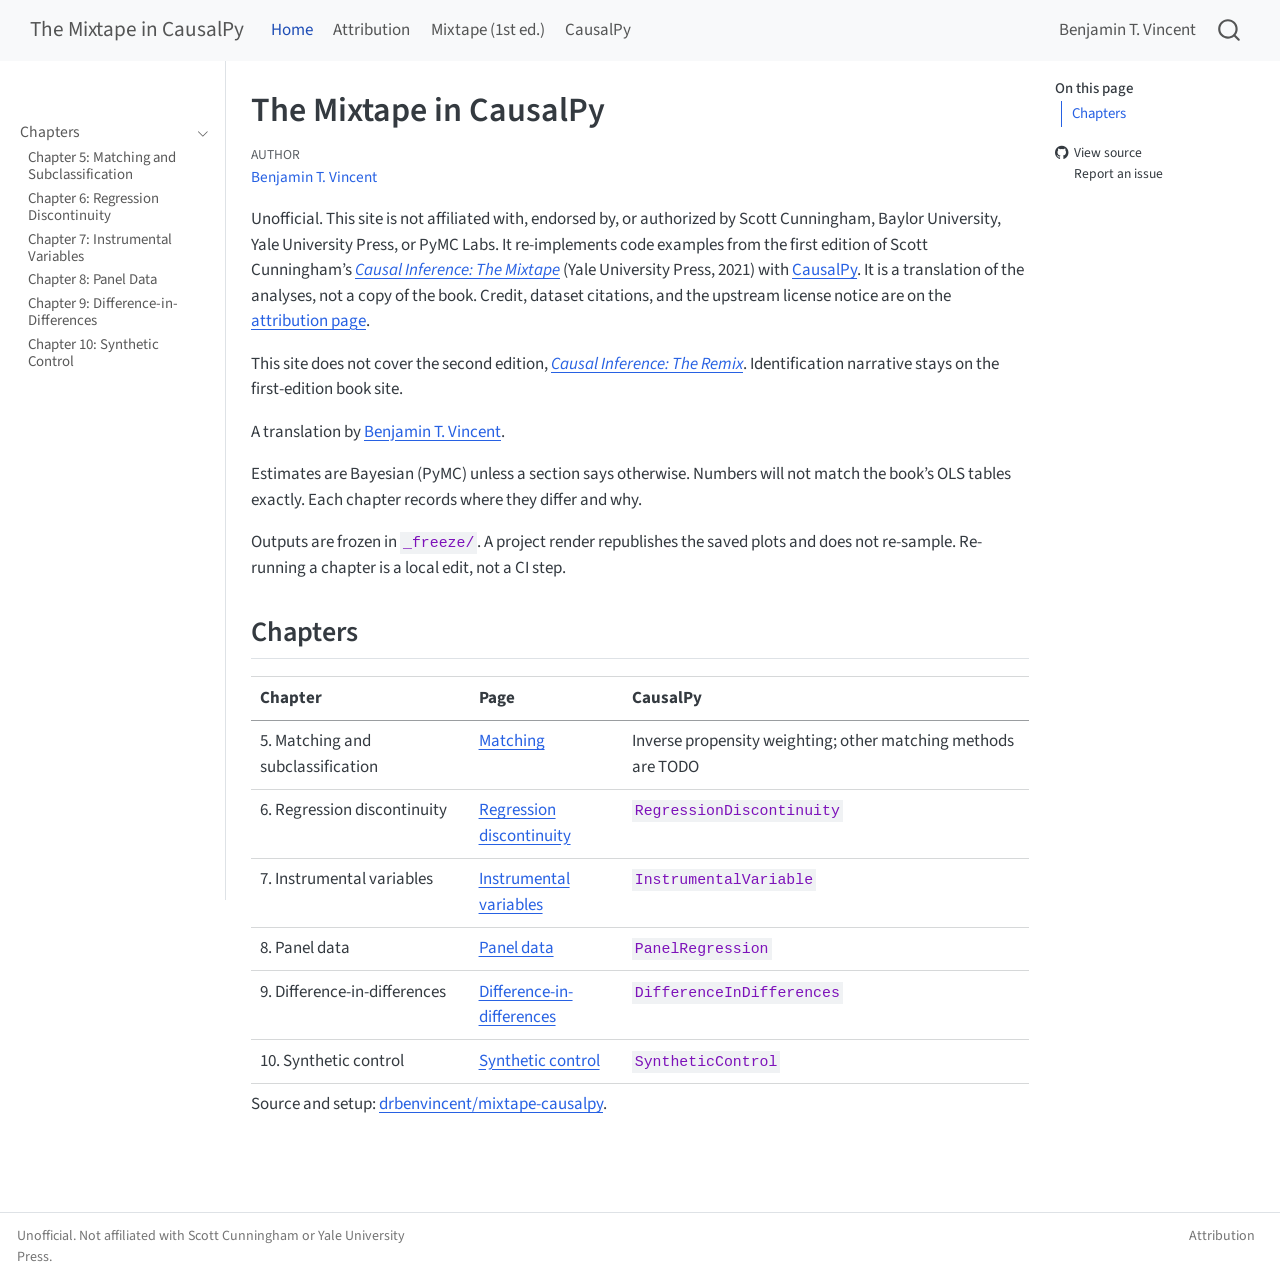
==== index.html @ f2ea405e "Built site for gh-pages" ====
<!DOCTYPE html>
<html xmlns="http://www.w3.org/1999/xhtml" lang="en" xml:lang="en"><head>

<meta charset="utf-8">
<meta name="generator" content="quarto-1.10.19">

<meta name="viewport" content="width=device-width, initial-scale=1.0, user-scalable=yes">

<meta name="author" content="Benjamin T. Vincent">

<title>The Mixtape in CausalPy</title>
<style>
/* Default styles provided by pandoc.
** See https://pandoc.org/MANUAL.html#variables-for-html for config info.
*/
span.smallcaps{font-variant: small-caps;}
div.columns{display: flex; gap: 1.5em;}
div.column{flex: auto;}
@media screen {
div.columns{gap: min(4vw, 1.5em);}
div.column{overflow-x: auto;}
}
div.hanging-indent{margin-left: 1.5em; text-indent: -1.5em;}
ul.task-list{list-style: none;}
ul.task-list li input[type="checkbox"] {
  width: 0.8em;
  margin: 0 0.8em 0.2em -1em; /* quarto-specific, see https://github.com/quarto-dev/quarto-cli/issues/4556 */ 
  vertical-align: middle;
}
</style>


<script src="site_libs/quarto-nav/quarto-nav.js"></script>
<script src="site_libs/quarto-nav/headroom.min.js"></script>
<script src="site_libs/clipboard/clipboard.min.js"></script>
<script src="site_libs/quarto-search/autocomplete.umd.js"></script>
<script src="site_libs/quarto-search/fuse.min.js"></script>
<script src="site_libs/quarto-search/quarto-search.js"></script>
<meta name="quarto:offset" content="./">
<script src="site_libs/quarto-html/quarto.js" type="module"></script>
<script src="site_libs/quarto-html/tabsets/tabsets.js" type="module"></script>
<script src="site_libs/quarto-html/popper.min.js"></script>
<script src="site_libs/quarto-html/tippy.umd.min.js"></script>
<script src="site_libs/quarto-html/anchor.min.js"></script>
<link href="site_libs/quarto-html/tippy.css" rel="stylesheet">
<link href="site_libs/quarto-html/quarto-syntax-highlighting-bf27225e3a48a9273f3daa8f8e829971.css" rel="stylesheet" id="quarto-text-highlighting-styles">
<script src="site_libs/bootstrap/bootstrap.min.js"></script>
<link href="site_libs/bootstrap/bootstrap-icons.css" rel="stylesheet">
<link href="site_libs/bootstrap/bootstrap-59a22c8f22ecbb293c221a666528f4e0.min.css" rel="stylesheet" append-hash="true" id="quarto-bootstrap" data-mode="light">
<script id="quarto-search-options" type="application/json">{
  "location": "navbar",
  "copy-button": false,
  "collapse-after": 3,
  "panel-placement": "end",
  "type": "overlay",
  "limit": 50,
  "keyboard-shortcut": [
    "f",
    "/",
    "s"
  ],
  "show-item-context": false,
  "language": {
    "search-no-results-text": "No results",
    "search-matching-documents-text": "matching documents",
    "search-copy-link-title": "Copy link to search",
    "search-hide-matches-text": "Hide additional matches",
    "search-more-match-text": "more match in this document",
    "search-more-matches-text": "more matches in this document",
    "search-clear-button-title": "Clear",
    "search-text-placeholder": "",
    "search-detached-cancel-button-title": "Cancel",
    "search-submit-button-title": "Submit",
    "search-label": "Search"
  }
}</script>


<meta property="og:title" content="The Mixtape in CausalPy">
<meta property="og:description" content="Unofficial CausalPy translations of the code examples from Scott Cunningham, Causal Inference: The Mixtape (Yale University Press, 2021). Not affiliated with the author or the publisher.">
<meta property="og:site_name" content="The Mixtape in CausalPy">
<meta name="twitter:title" content="The Mixtape in CausalPy">
<meta name="twitter:description" content="Unofficial CausalPy translations of the code examples from Scott Cunningham, Causal Inference: The Mixtape (Yale University Press, 2021). Not affiliated with the author or the publisher.">
<meta name="twitter:card" content="summary">
</head>

<body class="nav-sidebar docked nav-fixed quarto-light">

<div id="quarto-search-results"></div>
  <header id="quarto-header" class="headroom fixed-top">
    <nav class="navbar navbar-expand-lg " data-bs-theme="dark">
      <div class="navbar-container container-fluid">
      <div class="navbar-brand-container mx-auto">
    <a class="navbar-brand" href="./index.html">
    <span class="navbar-title">The Mixtape in CausalPy</span>
    </a>
  </div>
            <div id="quarto-search" class="" title="Search"></div>
          <button class="navbar-toggler" type="button" data-bs-toggle="collapse" data-bs-target="#navbarCollapse" aria-controls="navbarCollapse" role="menu" aria-expanded="false" aria-label="Toggle navigation" onclick="if (window.quartoToggleHeadroom) { window.quartoToggleHeadroom(); }">
  <span class="navbar-toggler-icon"></span>
</button>
          <div class="collapse navbar-collapse" id="navbarCollapse">
            <ul class="navbar-nav navbar-nav-scroll me-auto">
  <li class="nav-item">
    <a class="nav-link active" href="./index.html" aria-current="page"> 
<span class="menu-text">Home</span></a>
  </li>  
  <li class="nav-item">
    <a class="nav-link" href="./attribution.html"> 
<span class="menu-text">Attribution</span></a>
  </li>  
  <li class="nav-item">
    <a class="nav-link" href="https://mixtape-1ed.netlify.app/"> 
<span class="menu-text">Mixtape (1st ed.)</span></a>
  </li>  
  <li class="nav-item">
    <a class="nav-link" href="https://causalpy.readthedocs.io"> 
<span class="menu-text">CausalPy</span></a>
  </li>  
</ul>
            <ul class="navbar-nav navbar-nav-scroll ms-auto">
  <li class="nav-item">
    <a class="nav-link" href="https://drbenvincent.github.io/"> 
<span class="menu-text">Benjamin T. Vincent</span></a>
  </li>  
</ul>
          </div> <!-- /navcollapse -->
            <div class="quarto-navbar-tools">
</div>
      </div> <!-- /container-fluid -->
    </nav>
  <nav class="quarto-secondary-nav">
    <div class="container-fluid d-flex">
      <button type="button" class="quarto-btn-toggle btn" data-bs-toggle="collapse" role="button" data-bs-target=".quarto-sidebar-collapse-item" aria-controls="quarto-sidebar" aria-expanded="false" aria-label="Toggle sidebar navigation" onclick="if (window.quartoToggleHeadroom) { window.quartoToggleHeadroom(); }">
        <i class="bi bi-layout-text-sidebar-reverse"></i>
      </button>
        <nav class="quarto-page-breadcrumbs" aria-label="breadcrumb"><ol class="breadcrumb"><li class="breadcrumb-item">The Mixtape in CausalPy</li></ol></nav>
        <a class="flex-grow-1" role="navigation" data-bs-toggle="collapse" data-bs-target=".quarto-sidebar-collapse-item" aria-controls="quarto-sidebar" aria-expanded="false" aria-label="Toggle sidebar navigation" onclick="if (window.quartoToggleHeadroom) { window.quartoToggleHeadroom(); }">      
        </a>
      <button type="button" class="btn quarto-search-button" aria-label="Search" onclick="window.quartoOpenSearch();">
        <i class="bi bi-search"></i>
      </button>
    </div>
  </nav>
</header>
<!-- content -->
<div id="quarto-content" class="quarto-container page-columns page-rows-contents page-layout-article page-navbar">
<!-- sidebar -->
  <nav id="quarto-sidebar" class="sidebar collapse collapse-horizontal quarto-sidebar-collapse-item sidebar-navigation docked overflow-auto">
        <div class="mt-2 flex-shrink-0 align-items-center">
        <div class="sidebar-search">
        <div id="quarto-search" class="" title="Search"></div>
        </div>
        </div>
    <div class="sidebar-menu-container"> 
    <ul class="list-unstyled mt-1">
        <li class="sidebar-item sidebar-item-section">
      <div class="sidebar-item-container"> 
            <a class="sidebar-item-text sidebar-link text-start" data-bs-toggle="collapse" data-bs-target="#quarto-sidebar-section-1" role="navigation" aria-expanded="true">
 <span class="menu-text">Chapters</span></a>
          <a class="sidebar-item-toggle text-start" data-bs-toggle="collapse" data-bs-target="#quarto-sidebar-section-1" role="navigation" aria-expanded="true" aria-label="Toggle section">
            <i class="bi bi-chevron-right ms-2"></i>
          </a> 
      </div>
      <ul id="quarto-sidebar-section-1" class="collapse list-unstyled sidebar-section depth1 show">  
          <li class="sidebar-item">
  <div class="sidebar-item-container"> 
  <a href="./notebooks/05_matching.html" class="sidebar-item-text sidebar-link">
 <span class="menu-text">Chapter 5: Matching and Subclassification</span></a>
  </div>
</li>
          <li class="sidebar-item">
  <div class="sidebar-item-container"> 
  <a href="./notebooks/06_regression_discontinuity.html" class="sidebar-item-text sidebar-link">
 <span class="menu-text">Chapter 6: Regression Discontinuity</span></a>
  </div>
</li>
          <li class="sidebar-item">
  <div class="sidebar-item-container"> 
  <a href="./notebooks/07_instrumental_variables.html" class="sidebar-item-text sidebar-link">
 <span class="menu-text">Chapter 7: Instrumental Variables</span></a>
  </div>
</li>
          <li class="sidebar-item">
  <div class="sidebar-item-container"> 
  <a href="./notebooks/08_panel_data.html" class="sidebar-item-text sidebar-link">
 <span class="menu-text">Chapter 8: Panel Data</span></a>
  </div>
</li>
          <li class="sidebar-item">
  <div class="sidebar-item-container"> 
  <a href="./notebooks/09_difference_in_differences.html" class="sidebar-item-text sidebar-link">
 <span class="menu-text">Chapter 9: Difference-in-Differences</span></a>
  </div>
</li>
          <li class="sidebar-item">
  <div class="sidebar-item-container"> 
  <a href="./notebooks/10_synthetic_control.html" class="sidebar-item-text sidebar-link">
 <span class="menu-text">Chapter 10: Synthetic Control</span></a>
  </div>
</li>
      </ul>
  </li>
    </ul>
    </div>
</nav>
<div id="quarto-sidebar-glass" class="quarto-sidebar-collapse-item" data-bs-toggle="collapse" data-bs-target=".quarto-sidebar-collapse-item"></div>
<!-- margin-sidebar -->
    <div id="quarto-margin-sidebar" class="sidebar margin-sidebar">
        <nav id="TOC" role="doc-toc" class="toc-active">
    <h2 id="toc-title">On this page</h2>
   
  <ul>
  <li><a href="#chapters" id="toc-chapters" class="nav-link active" data-scroll-target="#chapters">Chapters</a></li>
  </ul>
<div class="toc-actions"><ul><li><a href="https://github.com/drbenvincent/mixtape-causalpy/blob/main/index.qmd" class="toc-action"><i class="bi bi-github"></i>View source</a></li><li><a href="https://github.com/drbenvincent/mixtape-causalpy/issues/new" class="toc-action"><i class="bi empty"></i>Report an issue</a></li></ul></div></nav>
    </div>
<!-- main -->
<main class="content" id="quarto-document-content">

<header id="title-block-header" class="quarto-title-block default">
<div class="quarto-title">
<h1 class="title">The Mixtape in CausalPy</h1>
</div>



<div class="quarto-title-meta">

    <div>
    <div class="quarto-title-meta-heading">Author</div>
    <div class="quarto-title-meta-contents">
             <p><a href="https://drbenvincent.github.io/">Benjamin T. Vincent</a> </p>
          </div>
  </div>
    
  
    
  </div>
  


</header>


<p>Unofficial. This site is not affiliated with, endorsed by, or authorized by Scott Cunningham, Baylor University, Yale University Press, or PyMC Labs. It re-implements code examples from the first edition of Scott Cunningham’s <a href="https://mixtape-1ed.netlify.app/"><em>Causal Inference: The Mixtape</em></a> (Yale University Press, 2021) with <a href="https://causalpy.readthedocs.io">CausalPy</a>. It is a translation of the analyses, not a copy of the book. Credit, dataset citations, and the upstream license notice are on the <a href="./attribution.html">attribution page</a>.</p>
<p>This site does not cover the second edition, <a href="https://mixtape.scunning.com/"><em>Causal Inference: The Remix</em></a>. Identification narrative stays on the first-edition book site.</p>
<p>A translation by <a href="https://drbenvincent.github.io/">Benjamin T. Vincent</a>.</p>
<p>Estimates are Bayesian (PyMC) unless a section says otherwise. Numbers will not match the book’s OLS tables exactly. Each chapter records where they differ and why.</p>
<p>Outputs are frozen in <code>_freeze/</code>. A project render republishes the saved plots and does not re-sample. Re-running a chapter is a local edit, not a CI step.</p>
<section id="chapters" class="level2">
<h2 class="anchored" data-anchor-id="chapters">Chapters</h2>
<table class="caption-top table">
<thead>
<tr class="header">
<th>Chapter</th>
<th>Page</th>
<th>CausalPy</th>
</tr>
</thead>
<tbody>
<tr class="odd">
<td>5. Matching and subclassification</td>
<td><a href="./notebooks/05_matching.html">Matching</a></td>
<td>Inverse propensity weighting; other matching methods are TODO</td>
</tr>
<tr class="even">
<td>6. Regression discontinuity</td>
<td><a href="./notebooks/06_regression_discontinuity.html">Regression discontinuity</a></td>
<td><code>RegressionDiscontinuity</code></td>
</tr>
<tr class="odd">
<td>7. Instrumental variables</td>
<td><a href="./notebooks/07_instrumental_variables.html">Instrumental variables</a></td>
<td><code>InstrumentalVariable</code></td>
</tr>
<tr class="even">
<td>8. Panel data</td>
<td><a href="./notebooks/08_panel_data.html">Panel data</a></td>
<td><code>PanelRegression</code></td>
</tr>
<tr class="odd">
<td>9. Difference-in-differences</td>
<td><a href="./notebooks/09_difference_in_differences.html">Difference-in-differences</a></td>
<td><code>DifferenceInDifferences</code></td>
</tr>
<tr class="even">
<td>10. Synthetic control</td>
<td><a href="./notebooks/10_synthetic_control.html">Synthetic control</a></td>
<td><code>SyntheticControl</code></td>
</tr>
</tbody>
</table>
<p>Source and setup: <a href="https://github.com/drbenvincent/mixtape-causalpy">drbenvincent/mixtape-causalpy</a>.</p>


</section>

</main> <!-- /main -->
<script id="quarto-html-after-body" type="application/javascript">
  window.document.addEventListener("DOMContentLoaded", function (event) {
    const icon = "";
    const anchorJS = new window.AnchorJS();
    anchorJS.options = {
      placement: 'right',
      icon: icon
    };
    anchorJS.add('.anchored');
    const isCodeAnnotation = (el) => {
      for (const clz of el.classList) {
        if (clz.startsWith('code-annotation-')) {                     
          return true;
        }
      }
      return false;
    }
    const onCopySuccess = function(e) {
      // button target
      const button = e.trigger;
      // don't keep focus
      button.blur();
      // flash "checked"
      button.classList.add('code-copy-button-checked');
      var currentTitle = button.getAttribute("title");
      button.setAttribute("title", "Copied!");
      let tooltip;
      if (window.bootstrap) {
        button.setAttribute("data-bs-toggle", "tooltip");
        button.setAttribute("data-bs-placement", "left");
        button.setAttribute("data-bs-title", "Copied!");
        tooltip = new bootstrap.Tooltip(button, 
          { trigger: "manual", 
            customClass: "code-copy-button-tooltip",
            offset: [0, -8]});
        tooltip.show();    
      }
      setTimeout(function() {
        if (tooltip) {
          tooltip.hide();
          button.removeAttribute("data-bs-title");
          button.removeAttribute("data-bs-toggle");
          button.removeAttribute("data-bs-placement");
        }
        button.setAttribute("title", currentTitle);
        button.classList.remove('code-copy-button-checked');
      }, 1000);
      // clear code selection
      e.clearSelection();
    }
    const getTextToCopy = function(trigger) {
      const outerScaffold = trigger.parentElement.cloneNode(true);
      const codeEl = outerScaffold.querySelector('code');
      for (const childEl of codeEl.children) {
        if (isCodeAnnotation(childEl)) {
          childEl.remove();
        }
      }
      return codeEl.innerText;
    }
    const clipboard = new window.ClipboardJS('.code-copy-button:not([data-in-quarto-modal])', {
      text: getTextToCopy
    });
    clipboard.on('success', onCopySuccess);
    if (window.document.getElementById('quarto-embedded-source-code-modal')) {
      const clipboardModal = new window.ClipboardJS('.code-copy-button[data-in-quarto-modal]', {
        text: getTextToCopy,
        container: window.document.getElementById('quarto-embedded-source-code-modal')
      });
      clipboardModal.on('success', onCopySuccess);
    }
      var localhostRegex = new RegExp(/^(?:http|https):\/\/localhost\:?[0-9]*\//);
      var mailtoRegex = new RegExp(/^mailto:/);
        var filterRegex = new RegExp("https:\/\/drbenvincent\.github\.io\/mixtape-causalpy\/");
      var isInternal = (href) => {
          return filterRegex.test(href) || localhostRegex.test(href) || mailtoRegex.test(href);
      }
      // Inspect non-navigation links and adorn them if external
     var links = window.document.querySelectorAll('a[href]:not(.nav-link):not(.navbar-brand):not(.toc-action):not(.sidebar-link):not(.sidebar-item-toggle):not(.pagination-link):not(.no-external):not([aria-hidden]):not(.dropdown-item):not(.quarto-navigation-tool):not(.about-link)');
      for (var i=0; i<links.length; i++) {
        const link = links[i];
        if (!isInternal(link.href)) {
          // undo the damage that might have been done by quarto-nav.js in the case of
          // links that we want to consider external
          if (link.dataset.originalHref !== undefined) {
            link.href = link.dataset.originalHref;
          }
        }
      }
    function tippyHover(el, contentFn, onTriggerFn, onUntriggerFn) {
      const config = {
        allowHTML: true,
        maxWidth: 500,
        delay: 100,
        arrow: false,
        appendTo: function(el) {
            return el.parentElement;
        },
        interactive: true,
        interactiveBorder: 10,
        theme: 'quarto',
        placement: 'bottom-start',
      };
      if (contentFn) {
        config.content = contentFn;
      }
      if (onTriggerFn) {
        config.onTrigger = onTriggerFn;
      }
      if (onUntriggerFn) {
        config.onUntrigger = onUntriggerFn;
      }
      window.tippy(el, config); 
    }
    const noterefs = window.document.querySelectorAll('a[role="doc-noteref"]');
    for (var i=0; i<noterefs.length; i++) {
      const ref = noterefs[i];
      tippyHover(ref, function() {
        // use id or data attribute instead here
        let href = ref.getAttribute('data-footnote-href') || ref.getAttribute('href');
        try { href = new URL(href).hash; } catch {}
        const id = href.replace(/^#\/?/, "");
        const note = window.document.getElementById(id);
        if (note) {
          return note.innerHTML;
        } else {
          return "";
        }
      });
    }
    const xrefs = window.document.querySelectorAll('a.quarto-xref');
    const processXRef = (id, note) => {
      // Strip column container classes
      const stripColumnClz = (el) => {
        el.classList.remove("page-full", "page-columns");
        if (el.children) {
          for (const child of el.children) {
            stripColumnClz(child);
          }
        }
      }
      stripColumnClz(note)
      if (id === null || id.startsWith('sec-')) {
        // Special case sections, only their first couple elements
        const container = document.createElement("div");
        if (note.children && note.children.length > 2) {
          container.appendChild(note.children[0].cloneNode(true));
          for (let i = 1; i < note.children.length; i++) {
            const child = note.children[i];
            if (child.tagName === "P" && child.innerText === "") {
              continue;
            } else {
              container.appendChild(child.cloneNode(true));
              break;
            }
          }
          if (window.Quarto?.typesetMath) {
            window.Quarto.typesetMath(container);
          }
          return container.innerHTML
        } else {
          if (window.Quarto?.typesetMath) {
            window.Quarto.typesetMath(note);
          }
          return note.innerHTML;
        }
      } else {
        // Remove any anchor links if they are present
        const anchorLink = note.querySelector('a.anchorjs-link');
        if (anchorLink) {
          anchorLink.remove();
        }
        if (window.Quarto?.typesetMath) {
          window.Quarto.typesetMath(note);
        }
        if (note.classList.contains("callout")) {
          return note.outerHTML;
        } else {
          return note.innerHTML;
        }
      }
    }
    for (var i=0; i<xrefs.length; i++) {
      const xref = xrefs[i];
      tippyHover(xref, undefined, function(instance) {
        instance.disable();
        let url = xref.getAttribute('href');
        let hash = undefined; 
        if (url.startsWith('#')) {
          hash = url;
        } else {
          try { hash = new URL(url).hash; } catch {}
        }
        if (hash) {
          const id = hash.replace(/^#\/?/, "");
          const note = window.document.getElementById(id);
          if (note !== null) {
            try {
              const html = processXRef(id, note.cloneNode(true));
              instance.setContent(html);
            } finally {
              instance.enable();
              instance.show();
            }
          } else {
            // See if we can fetch this
            fetch(url.split('#')[0])
            .then(res => res.text())
            .then(html => {
              const parser = new DOMParser();
              const htmlDoc = parser.parseFromString(html, "text/html");
              const note = htmlDoc.getElementById(id);
              if (note !== null) {
                const html = processXRef(id, note);
                instance.setContent(html);
              } 
            }).finally(() => {
              instance.enable();
              instance.show();
            });
          }
        } else {
          // See if we can fetch a full url (with no hash to target)
          // This is a special case and we should probably do some content thinning / targeting
          fetch(url)
          .then(res => res.text())
          .then(html => {
            const parser = new DOMParser();
            const htmlDoc = parser.parseFromString(html, "text/html");
            const note = htmlDoc.querySelector('main.content');
            if (note !== null) {
              // This should only happen for chapter cross references
              // (since there is no id in the URL)
              // remove the first header
              if (note.children.length > 0 && note.children[0].tagName === "HEADER") {
                note.children[0].remove();
              }
              const html = processXRef(null, note);
              instance.setContent(html);
            } 
          }).finally(() => {
            instance.enable();
            instance.show();
          });
        }
      }, function(instance) {
      });
    }
        let selectedAnnoteEl;
        const selectorForAnnotation = ( cell, annotation) => {
          let cellAttr = 'data-code-cell="' + cell + '"';
          let lineAttr = 'data-code-annotation="' +  annotation + '"';
          const selector = 'span[' + cellAttr + '][' + lineAttr + ']';
          return selector;
        }
        const selectCodeLines = (annoteEl) => {
          const doc = window.document;
          const targetCell = annoteEl.getAttribute("data-target-cell");
          const targetAnnotation = annoteEl.getAttribute("data-target-annotation");
          const annoteSpan = window.document.querySelector(selectorForAnnotation(targetCell, targetAnnotation));
          const lines = annoteSpan.getAttribute("data-code-lines").split(",");
          const lineIds = lines.map((line) => {
            return targetCell + "-" + line;
          })
          let top = null;
          let height = null;
          let parent = null;
          if (lineIds.length > 0) {
              //compute the position of the single el (top and bottom and make a div)
              const el = window.document.getElementById(lineIds[0]);
              top = el.offsetTop;
              height = el.offsetHeight;
              parent = el.parentElement.parentElement;
            if (lineIds.length > 1) {
              const lastEl = window.document.getElementById(lineIds[lineIds.length - 1]);
              const bottom = lastEl.offsetTop + lastEl.offsetHeight;
              height = bottom - top;
            }
            if (top !== null && height !== null && parent !== null) {
              // cook up a div (if necessary) and position it 
              let div = window.document.getElementById("code-annotation-line-highlight");
              if (div === null) {
                div = window.document.createElement("div");
                div.setAttribute("id", "code-annotation-line-highlight");
                div.style.position = 'absolute';
                parent.appendChild(div);
              }
              div.style.top = top - 2 + "px";
              div.style.height = height + 4 + "px";
              div.style.left = 0;
              let gutterDiv = window.document.getElementById("code-annotation-line-highlight-gutter");
              if (gutterDiv === null) {
                gutterDiv = window.document.createElement("div");
                gutterDiv.setAttribute("id", "code-annotation-line-highlight-gutter");
                gutterDiv.style.position = 'absolute';
                const codeCell = window.document.getElementById(targetCell);
                const gutter = codeCell.querySelector('.code-annotation-gutter');
                gutter.appendChild(gutterDiv);
              }
              gutterDiv.style.top = top - 2 + "px";
              gutterDiv.style.height = height + 4 + "px";
            }
            selectedAnnoteEl = annoteEl;
          }
        };
        const unselectCodeLines = () => {
          const elementsIds = ["code-annotation-line-highlight", "code-annotation-line-highlight-gutter"];
          elementsIds.forEach((elId) => {
            const div = window.document.getElementById(elId);
            if (div) {
              div.remove();
            }
          });
          selectedAnnoteEl = undefined;
        };
          // Handle positioning of the toggle
      window.addEventListener(
        "resize",
        throttle(() => {
          elRect = undefined;
          if (selectedAnnoteEl) {
            selectCodeLines(selectedAnnoteEl);
          }
        }, 10)
      );
      function throttle(fn, ms) {
      let throttle = false;
      let timer;
        return (...args) => {
          if(!throttle) { // first call gets through
              fn.apply(this, args);
              throttle = true;
          } else { // all the others get throttled
              if(timer) clearTimeout(timer); // cancel #2
              timer = setTimeout(() => {
                fn.apply(this, args);
                timer = throttle = false;
              }, ms);
          }
        };
      }
        // Attach click handler to the DT
        const annoteDls = window.document.querySelectorAll('dt[data-target-cell]');
        for (const annoteDlNode of annoteDls) {
          annoteDlNode.addEventListener('click', (event) => {
            const clickedEl = event.target;
            if (clickedEl !== selectedAnnoteEl) {
              unselectCodeLines();
              const activeEl = window.document.querySelector('dt[data-target-cell].code-annotation-active');
              if (activeEl) {
                activeEl.classList.remove('code-annotation-active');
              }
              selectCodeLines(clickedEl);
              clickedEl.classList.add('code-annotation-active');
            } else {
              // Unselect the line
              unselectCodeLines();
              clickedEl.classList.remove('code-annotation-active');
            }
          });
        }
    const findCites = (el) => {
      const parentEl = el.parentElement;
      if (parentEl) {
        const cites = parentEl.dataset.cites;
        if (cites) {
          return {
            el,
            cites: cites.split(' ')
          };
        } else {
          return findCites(el.parentElement)
        }
      } else {
        return undefined;
      }
    };
    var bibliorefs = window.document.querySelectorAll('a[role="doc-biblioref"]');
    for (var i=0; i<bibliorefs.length; i++) {
      const ref = bibliorefs[i];
      const citeInfo = findCites(ref);
      if (citeInfo) {
        tippyHover(citeInfo.el, function() {
          var popup = window.document.createElement('div');
          citeInfo.cites.forEach(function(cite) {
            var citeDiv = window.document.createElement('div');
            citeDiv.classList.add('hanging-indent');
            citeDiv.classList.add('csl-entry');
            var biblioDiv = window.document.getElementById('ref-' + cite);
            if (biblioDiv) {
              citeDiv.innerHTML = biblioDiv.innerHTML;
            }
            popup.appendChild(citeDiv);
          });
          return popup.innerHTML;
        });
      }
    }
  });
  </script>
</div> <!-- /content -->
<footer class="footer">
  <div class="nav-footer">
    <div class="nav-footer-left">
<p>Unofficial. Not affiliated with Scott Cunningham or Yale University Press.</p>
</div>   
    <div class="nav-footer-center">
      &nbsp;
    <div class="toc-actions d-sm-block d-md-none"><ul><li><a href="https://github.com/drbenvincent/mixtape-causalpy/blob/main/index.qmd" class="toc-action"><i class="bi bi-github"></i>View source</a></li><li><a href="https://github.com/drbenvincent/mixtape-causalpy/issues/new" class="toc-action"><i class="bi empty"></i>Report an issue</a></li></ul></div></div>
    <div class="nav-footer-right">
      <ul class="footer-items list-unstyled">
    <li class="nav-item">
    <a class="nav-link" href="./attribution.html">
<p>Attribution</p>
</a>
  </li>  
</ul>
    </div>
  </div>
</footer>




</body></html>
---- site_libs/quarto-html/tippy.css ----
.tippy-box[data-animation=fade][data-state=hidden]{opacity:0}[data-tippy-root]{max-width:calc(100vw - 10px)}.tippy-box{position:relative;background-color:#333;color:#fff;border-radius:4px;font-size:14px;line-height:1.4;white-space:normal;outline:0;transition-property:transform,visibility,opacity}.tippy-box[data-placement^=top]>.tippy-arrow{bottom:0}.tippy-box[data-placement^=top]>.tippy-arrow:before{bottom:-7px;left:0;border-width:8px 8px 0;border-top-color:initial;transform-origin:center top}.tippy-box[data-placement^=bottom]>.tippy-arrow{top:0}.tippy-box[data-placement^=bottom]>.tippy-arrow:before{top:-7px;left:0;border-width:0 8px 8px;border-bottom-color:initial;transform-origin:center bottom}.tippy-box[data-placement^=left]>.tippy-arrow{right:0}.tippy-box[data-placement^=left]>.tippy-arrow:before{border-width:8px 0 8px 8px;border-left-color:initial;right:-7px;transform-origin:center left}.tippy-box[data-placement^=right]>.tippy-arrow{left:0}.tippy-box[data-placement^=right]>.tippy-arrow:before{left:-7px;border-width:8px 8px 8px 0;border-right-color:initial;transform-origin:center right}.tippy-box[data-inertia][data-state=visible]{transition-timing-function:cubic-bezier(.54,1.5,.38,1.11)}.tippy-arrow{width:16px;height:16px;color:#333}.tippy-arrow:before{content:"";position:absolute;border-color:transparent;border-style:solid}.tippy-content{position:relative;padding:5px 9px;z-index:1}
---- site_libs/quarto-html/quarto-syntax-highlighting-bf27225e3a48a9273f3daa8f8e829971.css ----
/* quarto syntax highlight colors */
:root {
  --quarto-hl-ot-color: #003B4F;
  --quarto-hl-at-color: #657422;
  --quarto-hl-ss-color: #20794D;
  --quarto-hl-an-color: #5E5E5E;
  --quarto-hl-fu-color: #4758AB;
  --quarto-hl-st-color: #20794D;
  --quarto-hl-cf-color: #003B4F;
  --quarto-hl-op-color: #5E5E5E;
  --quarto-hl-er-color: #AD0000;
  --quarto-hl-bn-color: #AD0000;
  --quarto-hl-al-color: #AD0000;
  --quarto-hl-va-color: #111111;
  --quarto-hl-bu-color: inherit;
  --quarto-hl-ex-color: inherit;
  --quarto-hl-pp-color: #AD0000;
  --quarto-hl-in-color: #5E5E5E;
  --quarto-hl-vs-color: #20794D;
  --quarto-hl-wa-color: #5E5E5E;
  --quarto-hl-do-color: #5E5E5E;
  --quarto-hl-im-color: #00769E;
  --quarto-hl-ch-color: #20794D;
  --quarto-hl-dt-color: #AD0000;
  --quarto-hl-fl-color: #AD0000;
  --quarto-hl-co-color: #5E5E5E;
  --quarto-hl-cv-color: #5E5E5E;
  --quarto-hl-cn-color: #8f5902;
  --quarto-hl-sc-color: #5E5E5E;
  --quarto-hl-dv-color: #AD0000;
  --quarto-hl-kw-color: #003B4F;
}

/* other quarto variables */
:root {
  --quarto-font-monospace: SFMono-Regular, Menlo, Monaco, Consolas, "Liberation Mono", "Courier New", monospace;
}

/* syntax highlight based on Pandoc's rules */
pre > code.sourceCode > span {
  color: #003B4F;
}

code.sourceCode > span {
  color: #003B4F;
}

div.sourceCode,
div.sourceCode pre.sourceCode {
  color: #003B4F;
}

/* Normal */
code span {
  color: #003B4F;
}

/* Alert */
code span.al {
  color: #AD0000;
  font-style: inherit;
}

/* Annotation */
code span.an {
  color: #5E5E5E;
  font-style: inherit;
}

/* Attribute */
code span.at {
  color: #657422;
  font-style: inherit;
}

/* BaseN */
code span.bn {
  color: #AD0000;
  font-style: inherit;
}

/* BuiltIn */
code span.bu {
  font-style: inherit;
}

/* ControlFlow */
code span.cf {
  color: #003B4F;
  font-weight: bold;
  font-style: inherit;
}

/* Char */
code span.ch {
  color: #20794D;
  font-style: inherit;
}

/* Constant */
code span.cn {
  color: #8f5902;
  font-style: inherit;
}

/* Comment */
code span.co {
  color: #5E5E5E;
  font-style: inherit;
}

/* CommentVar */
code span.cv {
  color: #5E5E5E;
  font-style: italic;
}

/* Documentation */
code span.do {
  color: #5E5E5E;
  font-style: italic;
}

/* DataType */
code span.dt {
  color: #AD0000;
  font-style: inherit;
}

/* DecVal */
code span.dv {
  color: #AD0000;
  font-style: inherit;
}

/* Error */
code span.er {
  color: #AD0000;
  font-style: inherit;
}

/* Extension */
code span.ex {
  font-style: inherit;
}

/* Float */
code span.fl {
  color: #AD0000;
  font-style: inherit;
}

/* Function */
code span.fu {
  color: #4758AB;
  font-style: inherit;
}

/* Import */
code span.im {
  color: #00769E;
  font-style: inherit;
}

/* Information */
code span.in {
  color: #5E5E5E;
  font-style: inherit;
}

/* Keyword */
code span.kw {
  color: #003B4F;
  font-weight: bold;
  font-style: inherit;
}

/* Operator */
code span.op {
  color: #5E5E5E;
  font-style: inherit;
}

/* Other */
code span.ot {
  color: #003B4F;
  font-style: inherit;
}

/* Preprocessor */
code span.pp {
  color: #AD0000;
  font-style: inherit;
}

/* SpecialChar */
code span.sc {
  color: #5E5E5E;
  font-style: inherit;
}

/* SpecialString */
code span.ss {
  color: #20794D;
  font-style: inherit;
}

/* String */
code span.st {
  color: #20794D;
  font-style: inherit;
}

/* Variable */
code span.va {
  color: #111111;
  font-style: inherit;
}

/* VerbatimString */
code span.vs {
  color: #20794D;
  font-style: inherit;
}

/* Warning */
code span.wa {
  color: #5E5E5E;
  font-style: italic;
}

.prevent-inlining {
  content: "</";
}

/*# sourceMappingURL=8be38f48d34c45af72792cbd699585e7.css.map */
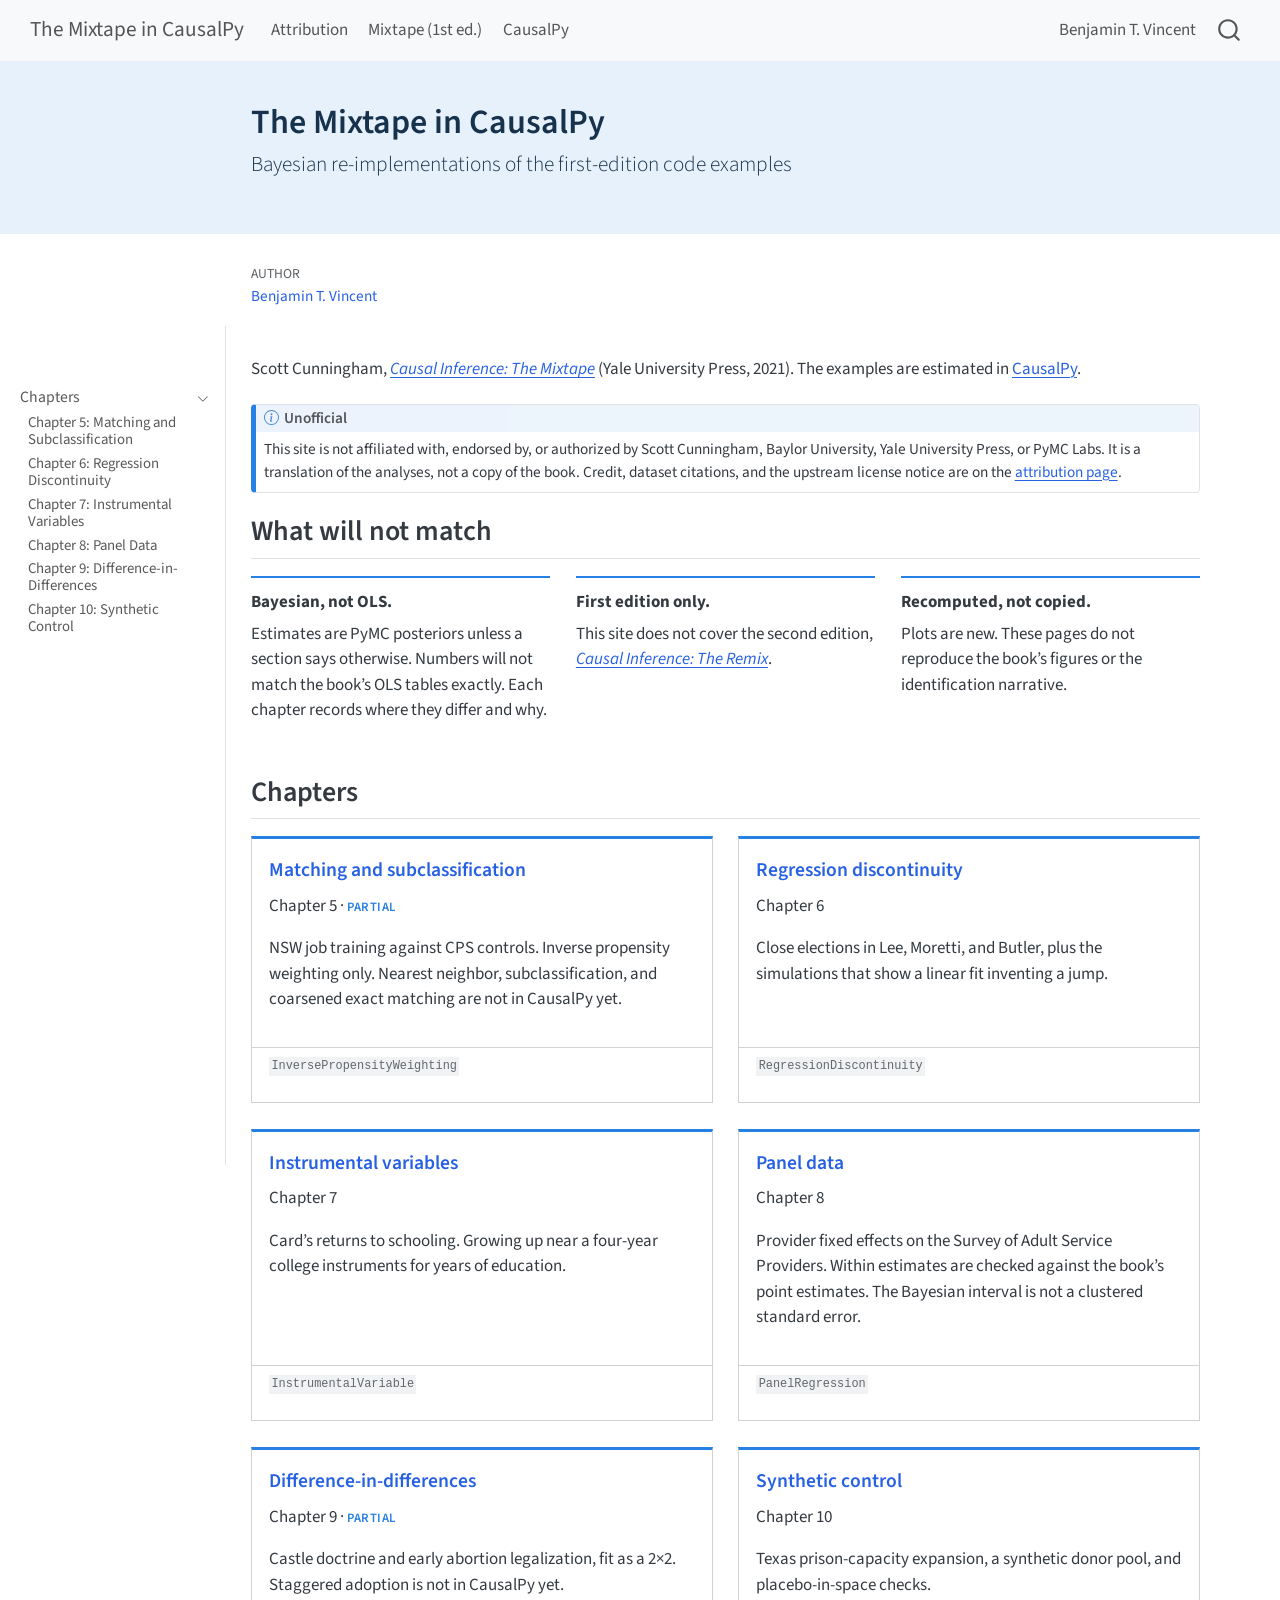
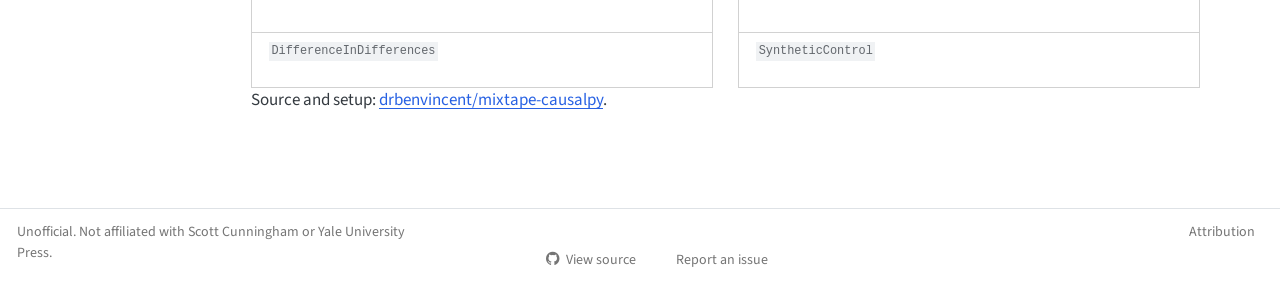
==== commit 0aa0b9be: "Built site for gh-pages" ====
--- a/index.html
+++ b/index.html
@@ -2,7 +2,7 @@
 <html xmlns="http://www.w3.org/1999/xhtml" lang="en" xml:lang="en"><head>
 
 <meta charset="utf-8">
-<meta name="generator" content="quarto-1.10.19">
+<meta name="generator" content="quarto-1.11.9">
 
 <meta name="viewport" content="width=device-width, initial-scale=1.0, user-scalable=yes">
 
@@ -39,14 +39,15 @@
 <meta name="quarto:offset" content="./">
 <script src="site_libs/quarto-html/quarto.js" type="module"></script>
 <script src="site_libs/quarto-html/tabsets/tabsets.js" type="module"></script>
+<script src="site_libs/quarto-html/scrollable-regions/scrollable-regions.js" type="module"></script>
 <script src="site_libs/quarto-html/popper.min.js"></script>
 <script src="site_libs/quarto-html/tippy.umd.min.js"></script>
 <script src="site_libs/quarto-html/anchor.min.js"></script>
 <link href="site_libs/quarto-html/tippy.css" rel="stylesheet">
-<link href="site_libs/quarto-html/quarto-syntax-highlighting-bf27225e3a48a9273f3daa8f8e829971.css" rel="stylesheet" id="quarto-text-highlighting-styles">
+<link href="site_libs/quarto-html/quarto-syntax-highlighting-63b5708e65d6cd79cd7618c58d0c21e7.css" rel="stylesheet" id="quarto-text-highlighting-styles">
 <script src="site_libs/bootstrap/bootstrap.min.js"></script>
 <link href="site_libs/bootstrap/bootstrap-icons.css" rel="stylesheet">
-<link href="site_libs/bootstrap/bootstrap-59a22c8f22ecbb293c221a666528f4e0.min.css" rel="stylesheet" append-hash="true" id="quarto-bootstrap" data-mode="light">
+<link href="site_libs/bootstrap/bootstrap-9df500bc446daa2b3f02ca8bb0ce7a59.min.css" rel="stylesheet" append-hash="true" id="quarto-bootstrap" data-mode="light">
 <script id="quarto-search-options" type="application/json">{
   "location": "navbar",
   "copy-button": false,
@@ -74,37 +75,50 @@
     "search-label": "Search"
   }
 }</script>
-
-
+<style>
+
+      .quarto-title-block .quarto-title-banner h1,
+      .quarto-title-block .quarto-title-banner h2,
+      .quarto-title-block .quarto-title-banner h3,
+      .quarto-title-block .quarto-title-banner h4,
+      .quarto-title-block .quarto-title-banner h5,
+      .quarto-title-block .quarto-title-banner h6
+      {
+        color: #17324d;
+      }
+
+      .quarto-title-block .quarto-title-banner {
+        color: #17324d;
+background: #e7f1fb;
+      }
+</style>
+
+
+<link rel="stylesheet" href="styles.css">
 <meta property="og:title" content="The Mixtape in CausalPy">
-<meta property="og:description" content="Unofficial CausalPy translations of the code examples from Scott Cunningham, Causal Inference: The Mixtape (Yale University Press, 2021). Not affiliated with the author or the publisher.">
+<meta property="og:description" content="Bayesian re-implementations of the first-edition code examples">
 <meta property="og:site_name" content="The Mixtape in CausalPy">
 <meta name="twitter:title" content="The Mixtape in CausalPy">
-<meta name="twitter:description" content="Unofficial CausalPy translations of the code examples from Scott Cunningham, Causal Inference: The Mixtape (Yale University Press, 2021). Not affiliated with the author or the publisher.">
+<meta name="twitter:description" content="Bayesian re-implementations of the first-edition code examples">
 <meta name="twitter:card" content="summary">
 </head>
 
-<body class="nav-sidebar docked nav-fixed quarto-light">
+<body class="nav-sidebar docked nav-fixed fullcontent quarto-light"><a id="quarto-skip-link" class="visually-hidden-focusable" href="#quarto-document-content">Skip to main content</a>
 
 <div id="quarto-search-results"></div>
-  <header id="quarto-header" class="headroom fixed-top">
-    <nav class="navbar navbar-expand-lg " data-bs-theme="dark">
+  <header id="quarto-header" class="headroom fixed-top quarto-banner">
+    <nav class="navbar navbar-expand-lg " data-bs-theme="dark" aria-label="Site">
       <div class="navbar-container container-fluid">
       <div class="navbar-brand-container mx-auto">
     <a class="navbar-brand" href="./index.html">
     <span class="navbar-title">The Mixtape in CausalPy</span>
     </a>
   </div>
-            <div id="quarto-search" class="" title="Search"></div>
-          <button class="navbar-toggler" type="button" data-bs-toggle="collapse" data-bs-target="#navbarCollapse" aria-controls="navbarCollapse" role="menu" aria-expanded="false" aria-label="Toggle navigation" onclick="if (window.quartoToggleHeadroom) { window.quartoToggleHeadroom(); }">
+          <button class="navbar-toggler" type="button" data-bs-toggle="collapse" data-bs-target="#navbarCollapse" aria-controls="navbarCollapse" aria-expanded="false" aria-label="Toggle navigation" onclick="if (window.quartoToggleHeadroom) { window.quartoToggleHeadroom(); }">
   <span class="navbar-toggler-icon"></span>
 </button>
           <div class="collapse navbar-collapse" id="navbarCollapse">
             <ul class="navbar-nav navbar-nav-scroll me-auto">
-  <li class="nav-item">
-    <a class="nav-link active" href="./index.html" aria-current="page"> 
-<span class="menu-text">Home</span></a>
-  </li>  
   <li class="nav-item">
     <a class="nav-link" href="./attribution.html"> 
 <span class="menu-text">Attribution</span></a>
@@ -127,15 +141,16 @@
           </div> <!-- /navcollapse -->
             <div class="quarto-navbar-tools">
 </div>
+            <div id="quarto-search" class="" title="Search"></div>
       </div> <!-- /container-fluid -->
     </nav>
-  <nav class="quarto-secondary-nav">
+  <nav class="quarto-secondary-nav" aria-label="Toolbar">
     <div class="container-fluid d-flex">
       <button type="button" class="quarto-btn-toggle btn" data-bs-toggle="collapse" role="button" data-bs-target=".quarto-sidebar-collapse-item" aria-controls="quarto-sidebar" aria-expanded="false" aria-label="Toggle sidebar navigation" onclick="if (window.quartoToggleHeadroom) { window.quartoToggleHeadroom(); }">
         <i class="bi bi-layout-text-sidebar-reverse"></i>
       </button>
-        <nav class="quarto-page-breadcrumbs" aria-label="breadcrumb"><ol class="breadcrumb"><li class="breadcrumb-item">The Mixtape in CausalPy</li></ol></nav>
-        <a class="flex-grow-1" role="navigation" data-bs-toggle="collapse" data-bs-target=".quarto-sidebar-collapse-item" aria-controls="quarto-sidebar" aria-expanded="false" aria-label="Toggle sidebar navigation" onclick="if (window.quartoToggleHeadroom) { window.quartoToggleHeadroom(); }">      
+        <nav class="quarto-page-breadcrumbs" aria-label="Breadcrumbs"><ol class="breadcrumb"><li class="breadcrumb-item">The Mixtape in CausalPy</li></ol></nav>
+        <a class="flex-grow-1" data-bs-toggle="collapse" data-bs-target=".quarto-sidebar-collapse-item" onclick="if (window.quartoToggleHeadroom) { window.quartoToggleHeadroom(); }">      
         </a>
       <button type="button" class="btn quarto-search-button" aria-label="Search" onclick="window.quartoOpenSearch();">
         <i class="bi bi-search"></i>
@@ -144,9 +159,32 @@
   </nav>
 </header>
 <!-- content -->
-<div id="quarto-content" class="quarto-container page-columns page-rows-contents page-layout-article page-navbar">
+<header id="title-block-header" class="quarto-title-block default page-columns page-full">
+  <div class="quarto-title-banner page-columns page-full">
+    <div class="quarto-title column-body">
+      <h1 class="title">The Mixtape in CausalPy</h1>
+            <p class="subtitle lead">Bayesian re-implementations of the first-edition code examples</p>
+                      </div>
+  </div>
+    
+  
+  <div class="quarto-title-meta">
+
+      <div>
+      <div class="quarto-title-meta-heading">Author</div>
+      <div class="quarto-title-meta-contents">
+               <p><a href="https://drbenvincent.github.io/">Benjamin T. Vincent</a> </p>
+            </div>
+    </div>
+      
+    
+      
+    </div>
+    
+  
+  </header><div id="quarto-content" class="quarto-container page-columns page-rows-contents page-layout-article page-navbar">
 <!-- sidebar -->
-  <nav id="quarto-sidebar" class="sidebar collapse collapse-horizontal quarto-sidebar-collapse-item sidebar-navigation docked overflow-auto">
+  <nav id="quarto-sidebar" class="sidebar collapse collapse-horizontal quarto-sidebar-collapse-item sidebar-navigation docked overflow-auto" aria-label="Section">
         <div class="mt-2 flex-shrink-0 align-items-center">
         <div class="sidebar-search">
         <div id="quarto-search" class="" title="Search"></div>
@@ -156,13 +194,10 @@
     <ul class="list-unstyled mt-1">
         <li class="sidebar-item sidebar-item-section">
       <div class="sidebar-item-container"> 
-            <a class="sidebar-item-text sidebar-link text-start" data-bs-toggle="collapse" data-bs-target="#quarto-sidebar-section-1" role="navigation" aria-expanded="true">
- <span class="menu-text">Chapters</span></a>
-          <a class="sidebar-item-toggle text-start" data-bs-toggle="collapse" data-bs-target="#quarto-sidebar-section-1" role="navigation" aria-expanded="true" aria-label="Toggle section">
-            <i class="bi bi-chevron-right ms-2"></i>
-          </a> 
+            <button type="button" class="sidebar-item-text sidebar-item-toggle sidebar-link text-start" data-bs-toggle="collapse" data-bs-target="#quarto-sidebar-section-1" aria-controls="quarto-sidebar-section-1" aria-expanded="true">
+ <span class="menu-text" id="quarto-sidebar-section-1-label">Chapters</span><i class="bi bi-chevron-right" aria-hidden="true"></i></button>
       </div>
-      <ul id="quarto-sidebar-section-1" class="collapse list-unstyled sidebar-section depth1 show">  
+      <ul id="quarto-sidebar-section-1" aria-labelledby="quarto-sidebar-section-1-label" class="collapse list-unstyled sidebar-section depth1 show">  
           <li class="sidebar-item">
   <div class="sidebar-item-container"> 
   <a href="./notebooks/05_matching.html" class="sidebar-item-text sidebar-link">
@@ -206,91 +241,124 @@
 </nav>
 <div id="quarto-sidebar-glass" class="quarto-sidebar-collapse-item" data-bs-toggle="collapse" data-bs-target=".quarto-sidebar-collapse-item"></div>
 <!-- margin-sidebar -->
-    <div id="quarto-margin-sidebar" class="sidebar margin-sidebar">
-        <nav id="TOC" role="doc-toc" class="toc-active">
-    <h2 id="toc-title">On this page</h2>
-   
-  <ul>
-  <li><a href="#chapters" id="toc-chapters" class="nav-link active" data-scroll-target="#chapters">Chapters</a></li>
-  </ul>
-<div class="toc-actions"><ul><li><a href="https://github.com/drbenvincent/mixtape-causalpy/blob/main/index.qmd" class="toc-action"><i class="bi bi-github"></i>View source</a></li><li><a href="https://github.com/drbenvincent/mixtape-causalpy/issues/new" class="toc-action"><i class="bi empty"></i>Report an issue</a></li></ul></div></nav>
-    </div>
+    
 <!-- main -->
-<main class="content" id="quarto-document-content">
-
-<header id="title-block-header" class="quarto-title-block default">
-<div class="quarto-title">
-<h1 class="title">The Mixtape in CausalPy</h1>
-</div>
-
-
-
-<div class="quarto-title-meta">
-
-    <div>
-    <div class="quarto-title-meta-heading">Author</div>
-    <div class="quarto-title-meta-contents">
-             <p><a href="https://drbenvincent.github.io/">Benjamin T. Vincent</a> </p>
-          </div>
-  </div>
-    
-  
-    
-  </div>
-  
-
-
-</header>
-
-
-<p>Unofficial. This site is not affiliated with, endorsed by, or authorized by Scott Cunningham, Baylor University, Yale University Press, or PyMC Labs. It re-implements code examples from the first edition of Scott Cunningham’s <a href="https://mixtape-1ed.netlify.app/"><em>Causal Inference: The Mixtape</em></a> (Yale University Press, 2021) with <a href="https://causalpy.readthedocs.io">CausalPy</a>. It is a translation of the analyses, not a copy of the book. Credit, dataset citations, and the upstream license notice are on the <a href="./attribution.html">attribution page</a>.</p>
-<p>This site does not cover the second edition, <a href="https://mixtape.scunning.com/"><em>Causal Inference: The Remix</em></a>. Identification narrative stays on the first-edition book site.</p>
-<p>A translation by <a href="https://drbenvincent.github.io/">Benjamin T. Vincent</a>.</p>
-<p>Estimates are Bayesian (PyMC) unless a section says otherwise. Numbers will not match the book’s OLS tables exactly. Each chapter records where they differ and why.</p>
-<p>Outputs are frozen in <code>_freeze/</code>. A project render republishes the saved plots and does not re-sample. Re-running a chapter is a local edit, not a CI step.</p>
+<main class="content quarto-banner-title-block" id="quarto-document-content" tabindex="-1">
+
+
+
+
+
+<p>Scott Cunningham, <a href="https://mixtape-1ed.netlify.app/"><em>Causal Inference: The Mixtape</em></a> (Yale University Press, 2021). The examples are estimated in <a href="https://causalpy.readthedocs.io">CausalPy</a>.</p>
+<div class="callout callout-style-default callout-note callout-titled">
+<div class="callout-header d-flex align-content-center">
+<div class="callout-icon-container">
+<i class="callout-icon"></i>
+</div>
+<div class="callout-title-container flex-fill">
+<span class="screen-reader-only">Note</span>Unofficial
+</div>
+</div>
+<div class="callout-body-container callout-body">
+<p>This site is not affiliated with, endorsed by, or authorized by Scott Cunningham, Baylor University, Yale University Press, or PyMC Labs. It is a translation of the analyses, not a copy of the book. Credit, dataset citations, and the upstream license notice are on the <a href="./attribution.html">attribution page</a>.</p>
+</div>
+</div>
+<section id="what-will-not-match" class="level2">
+<h2 class="anchored" data-anchor-id="what-will-not-match">What will not match</h2>
+<div class="grid">
+<div class="g-col-12 g-col-sm-4">
+<div class="home-fact">
+<p><strong>Bayesian, not OLS.</strong> Estimates are PyMC posteriors unless a section says otherwise. Numbers will not match the book’s OLS tables exactly. Each chapter records where they differ and why.</p>
+</div>
+</div>
+<div class="g-col-12 g-col-sm-4">
+<div class="home-fact">
+<p><strong>First edition only.</strong> This site does not cover the second edition, <a href="https://mixtape.scunning.com/"><em>Causal Inference: The Remix</em></a>.</p>
+</div>
+</div>
+<div class="g-col-12 g-col-sm-4">
+<div class="home-fact">
+<p><strong>Recomputed, not copied.</strong> Plots are new. These pages do not reproduce the book’s figures or the identification narrative.</p>
+</div>
+</div>
+</div>
+</section>
 <section id="chapters" class="level2">
 <h2 class="anchored" data-anchor-id="chapters">Chapters</h2>
-<table class="caption-top table">
-<thead>
-<tr class="header">
-<th>Chapter</th>
-<th>Page</th>
-<th>CausalPy</th>
-</tr>
-</thead>
-<tbody>
-<tr class="odd">
-<td>5. Matching and subclassification</td>
-<td><a href="./notebooks/05_matching.html">Matching</a></td>
-<td>Inverse propensity weighting; other matching methods are TODO</td>
-</tr>
-<tr class="even">
-<td>6. Regression discontinuity</td>
-<td><a href="./notebooks/06_regression_discontinuity.html">Regression discontinuity</a></td>
-<td><code>RegressionDiscontinuity</code></td>
-</tr>
-<tr class="odd">
-<td>7. Instrumental variables</td>
-<td><a href="./notebooks/07_instrumental_variables.html">Instrumental variables</a></td>
-<td><code>InstrumentalVariable</code></td>
-</tr>
-<tr class="even">
-<td>8. Panel data</td>
-<td><a href="./notebooks/08_panel_data.html">Panel data</a></td>
-<td><code>PanelRegression</code></td>
-</tr>
-<tr class="odd">
-<td>9. Difference-in-differences</td>
-<td><a href="./notebooks/09_difference_in_differences.html">Difference-in-differences</a></td>
-<td><code>DifferenceInDifferences</code></td>
-</tr>
-<tr class="even">
-<td>10. Synthetic control</td>
-<td><a href="./notebooks/10_synthetic_control.html">Synthetic control</a></td>
-<td><code>SyntheticControl</code></td>
-</tr>
-</tbody>
-</table>
+<div class="grid">
+<div class="g-col-12 g-col-sm-6">
+<div class="card h-100 chapter-card">
+<div class="card-body">
+<p><a href="./notebooks/05_matching.html" class="card-title stretched-link">Matching and subclassification</a></p>
+<p>Chapter 5 · <span class="partial">Partial</span></p>
+<p>NSW job training against CPS controls. Inverse propensity weighting only. Nearest neighbor, subclassification, and coarsened exact matching are not in CausalPy yet.</p>
+</div>
+<div class="card-footer">
+<p><code>InversePropensityWeighting</code></p>
+</div>
+</div>
+</div>
+<div class="g-col-12 g-col-sm-6">
+<div class="card h-100 chapter-card">
+<div class="card-body">
+<p><a href="./notebooks/06_regression_discontinuity.html" class="card-title stretched-link">Regression discontinuity</a></p>
+<p>Chapter 6</p>
+<p>Close elections in Lee, Moretti, and Butler, plus the simulations that show a linear fit inventing a jump.</p>
+</div>
+<div class="card-footer">
+<p><code>RegressionDiscontinuity</code></p>
+</div>
+</div>
+</div>
+<div class="g-col-12 g-col-sm-6">
+<div class="card h-100 chapter-card">
+<div class="card-body">
+<p><a href="./notebooks/07_instrumental_variables.html" class="card-title stretched-link">Instrumental variables</a></p>
+<p>Chapter 7</p>
+<p>Card’s returns to schooling. Growing up near a four-year college instruments for years of education.</p>
+</div>
+<div class="card-footer">
+<p><code>InstrumentalVariable</code></p>
+</div>
+</div>
+</div>
+<div class="g-col-12 g-col-sm-6">
+<div class="card h-100 chapter-card">
+<div class="card-body">
+<p><a href="./notebooks/08_panel_data.html" class="card-title stretched-link">Panel data</a></p>
+<p>Chapter 8</p>
+<p>Provider fixed effects on the Survey of Adult Service Providers. Within estimates are checked against the book’s point estimates. The Bayesian interval is not a clustered standard error.</p>
+</div>
+<div class="card-footer">
+<p><code>PanelRegression</code></p>
+</div>
+</div>
+</div>
+<div class="g-col-12 g-col-sm-6">
+<div class="card h-100 chapter-card">
+<div class="card-body">
+<p><a href="./notebooks/09_difference_in_differences.html" class="card-title stretched-link">Difference-in-differences</a></p>
+<p>Chapter 9 · <span class="partial">Partial</span></p>
+<p>Castle doctrine and early abortion legalization, fit as a 2×2. Staggered adoption is not in CausalPy yet.</p>
+</div>
+<div class="card-footer">
+<p><code>DifferenceInDifferences</code></p>
+</div>
+</div>
+</div>
+<div class="g-col-12 g-col-sm-6">
+<div class="card h-100 chapter-card">
+<div class="card-body">
+<p><a href="./notebooks/10_synthetic_control.html" class="card-title stretched-link">Synthetic control</a></p>
+<p>Chapter 10</p>
+<p>Texas prison-capacity expansion, a synthetic donor pool, and placebo-in-space checks.</p>
+</div>
+<div class="card-footer">
+<p><code>SyntheticControl</code></p>
+</div>
+</div>
+</div>
+</div>
 <p>Source and setup: <a href="https://github.com/drbenvincent/mixtape-causalpy">drbenvincent/mixtape-causalpy</a>.</p>
 
 
@@ -375,7 +443,8 @@
           return filterRegex.test(href) || localhostRegex.test(href) || mailtoRegex.test(href);
       }
       // Inspect non-navigation links and adorn them if external
-     var links = window.document.querySelectorAll('a[href]:not(.nav-link):not(.navbar-brand):not(.toc-action):not(.sidebar-link):not(.sidebar-item-toggle):not(.pagination-link):not(.no-external):not([aria-hidden]):not(.dropdown-item):not(.quarto-navigation-tool):not(.about-link)');
+      window.quartoDecorateExternalLinks = function (root) {
+     var links = (root || window.document).querySelectorAll('a[href]:not(.nav-link):not(.navbar-brand):not(.toc-action):not(.sidebar-link):not(.sidebar-item-toggle):not(.pagination-link):not(.no-external):not([aria-hidden]):not(.dropdown-item):not(.quarto-navigation-tool):not(.about-link)');
       for (var i=0; i<links.length; i++) {
         const link = links[i];
         if (!isInternal(link.href)) {
@@ -384,8 +453,69 @@
           if (link.dataset.originalHref !== undefined) {
             link.href = link.dataset.originalHref;
           }
-        }
-      }
+          if (!link.classList.contains('no-external-icon')) {
+          }
+        }
+      }
+      };
+      window.quartoDecorateExternalLinks(window.document);
+    // Esc closes the popup (WCAG 1.4.13) and focus leaving both trigger and
+    // popup closes it (WCAG 2.4.11); tippy handles neither for interactive popups.
+    const hideOnEscAndFocusOut = {
+      name: 'hideOnEscAndFocusOut',
+      defaultValue: true,
+      fn(instance) {
+        const dismiss = () => {
+          // A show scheduled by the trigger delay would otherwise reopen it
+          instance.clearDelayTimeouts();
+          instance.hide();
+        };
+        const onKeyDown = (event) => {
+          if (event.key !== 'Escape') {
+            return;
+          }
+          // Keep Esc from also reaching page handlers (e.g. reveal.js overview),
+          // except an open reveal.js slide menu, which Esc should close too.
+          // The menu handles keys only when its keyboard option is on.
+          const menuHandlesEsc = window.Reveal?.getPlugin?.('menu')?.isOpen() &&
+            window.Reveal.getConfig().menu?.keyboard !== false;
+          if (!menuHandlesEsc) {
+            event.stopPropagation();
+          }
+          if (instance.popper.contains(window.document.activeElement)) {
+            // Disabled while refocusing so the focus trigger does not reopen it
+            instance.disable();
+            instance.reference.focus();
+            instance.enable();
+          }
+          dismiss();
+        };
+        const onFocusOut = (event) => {
+          const target = event.relatedTarget;
+          if (target && !instance.reference.contains(target) &&
+              !instance.popper.contains(target)) {
+            dismiss();
+          }
+        };
+        // On the trigger too: a click trigger (code-annotations: select) has no
+        // blur handling. Attached for the instance's lifetime so leaving the
+        // trigger also cancels a show still pending on the trigger delay.
+        instance.reference.addEventListener('focusout', onFocusOut);
+        return {
+          onShow() {
+            window.document.addEventListener('keydown', onKeyDown, true);
+            instance.popper.addEventListener('focusout', onFocusOut);
+          },
+          onHide() {
+            window.document.removeEventListener('keydown', onKeyDown, true);
+            instance.popper.removeEventListener('focusout', onFocusOut);
+          },
+          onDestroy() {
+            instance.reference.removeEventListener('focusout', onFocusOut);
+          },
+        };
+      },
+    };
     function tippyHover(el, contentFn, onTriggerFn, onUntriggerFn) {
       const config = {
         allowHTML: true,
@@ -399,6 +529,7 @@
         interactiveBorder: 10,
         theme: 'quarto',
         placement: 'bottom-start',
+        plugins: [hideOnEscAndFocusOut],
       };
       if (contentFn) {
         config.content = contentFn;
@@ -561,44 +692,54 @@
           const lineIds = lines.map((line) => {
             return targetCell + "-" + line;
           })
-          let top = null;
-          let height = null;
-          let parent = null;
+          // Each band is positioned against its own containing block, which is
+          // not the offsetParent of the lines, so place it from client rects.
+          const placeBand = (band, firstEl, lastEl, codeBlock) => {
+            const container = band.offsetParent;
+            if (container === null) {
+              return;
+            }
+            const containerRect = container.getBoundingClientRect();
+            // Reveal.js scales slides with a transform, so convert client
+            // pixels back to the CSS pixels of the container.
+            const scale = containerRect.height / container.offsetHeight || 1;
+            const firstRect = firstEl.getBoundingClientRect();
+            const lastRect = lastEl.getBoundingClientRect();
+            const top = (firstRect.top - containerRect.top) / scale - container.clientTop + container.scrollTop;
+            const height = (lastRect.bottom - firstRect.top) / scale;
+            band.style.top = top - 2 + "px";
+            band.style.height = height + 4 + "px";
+            if (codeBlock) {
+              // Without the copy button wrapper, the containing block is wider
+              // than the code block, so span the code block explicitly.
+              const blockRect = codeBlock.getBoundingClientRect();
+              band.style.left = (blockRect.left - containerRect.left) / scale - container.clientLeft + container.scrollLeft + "px";
+              band.style.width = blockRect.width / scale + "px";
+            }
+          };
           if (lineIds.length > 0) {
-              //compute the position of the single el (top and bottom and make a div)
-              const el = window.document.getElementById(lineIds[0]);
-              top = el.offsetTop;
-              height = el.offsetHeight;
-              parent = el.parentElement.parentElement;
-            if (lineIds.length > 1) {
-              const lastEl = window.document.getElementById(lineIds[lineIds.length - 1]);
-              const bottom = lastEl.offsetTop + lastEl.offsetHeight;
-              height = bottom - top;
+            const el = window.document.getElementById(lineIds[0]);
+            const lastEl = window.document.getElementById(lineIds[lineIds.length - 1]);
+            const parent = el.parentElement.parentElement;
+            // cook up a div (if necessary) and position it
+            let div = window.document.getElementById("code-annotation-line-highlight");
+            if (div === null) {
+              div = window.document.createElement("div");
+              div.setAttribute("id", "code-annotation-line-highlight");
+              div.style.position = 'absolute';
+              parent.appendChild(div);
             }
-            if (top !== null && height !== null && parent !== null) {
-              // cook up a div (if necessary) and position it 
-              let div = window.document.getElementById("code-annotation-line-highlight");
-              if (div === null) {
-                div = window.document.createElement("div");
-                div.setAttribute("id", "code-annotation-line-highlight");
-                div.style.position = 'absolute';
-                parent.appendChild(div);
-              }
-              div.style.top = top - 2 + "px";
-              div.style.height = height + 4 + "px";
-              div.style.left = 0;
-              let gutterDiv = window.document.getElementById("code-annotation-line-highlight-gutter");
-              if (gutterDiv === null) {
-                gutterDiv = window.document.createElement("div");
-                gutterDiv.setAttribute("id", "code-annotation-line-highlight-gutter");
-                gutterDiv.style.position = 'absolute';
-                const codeCell = window.document.getElementById(targetCell);
-                const gutter = codeCell.querySelector('.code-annotation-gutter');
-                gutter.appendChild(gutterDiv);
-              }
-              gutterDiv.style.top = top - 2 + "px";
-              gutterDiv.style.height = height + 4 + "px";
+            placeBand(div, el, lastEl, parent.closest("div.sourceCode") || parent);
+            let gutterDiv = window.document.getElementById("code-annotation-line-highlight-gutter");
+            if (gutterDiv === null) {
+              gutterDiv = window.document.createElement("div");
+              gutterDiv.setAttribute("id", "code-annotation-line-highlight-gutter");
+              gutterDiv.style.position = 'absolute';
+              const codeCell = window.document.getElementById(targetCell);
+              const gutter = codeCell.querySelector('.code-annotation-gutter');
+              gutter.appendChild(gutterDiv);
             }
+            placeBand(gutterDiv, el, lastEl);
             selectedAnnoteEl = annoteEl;
           }
         };
@@ -697,6 +838,9 @@
     }
   });
   </script>
+  <script type="application/javascript">
+  window.quartoScrollableRegionsLabels = {"code":"Scrollable code","output":"Scrollable output"};
+  </script>
 </div> <!-- /content -->
 <footer class="footer">
   <div class="nav-footer">
@@ -705,7 +849,7 @@
 </div>   
     <div class="nav-footer-center">
       &nbsp;
-    <div class="toc-actions d-sm-block d-md-none"><ul><li><a href="https://github.com/drbenvincent/mixtape-causalpy/blob/main/index.qmd" class="toc-action"><i class="bi bi-github"></i>View source</a></li><li><a href="https://github.com/drbenvincent/mixtape-causalpy/issues/new" class="toc-action"><i class="bi empty"></i>Report an issue</a></li></ul></div></div>
+    <div class="toc-actions"><ul><li><a href="https://github.com/drbenvincent/mixtape-causalpy/blob/main/index.qmd" class="toc-action"><i class="bi bi-github"></i>View source</a></li><li><a href="https://github.com/drbenvincent/mixtape-causalpy/issues/new" class="toc-action"><i class="bi empty"></i>Report an issue</a></li></ul></div></div>
     <div class="nav-footer-right">
       <ul class="footer-items list-unstyled">
     <li class="nav-item">
--- a/site_libs/quarto-html/quarto-syntax-highlighting-63b5708e65d6cd79cd7618c58d0c21e7.css
+++ b/site_libs/quarto-html/quarto-syntax-highlighting-63b5708e65d6cd79cd7618c58d0c21e7.css
@@ -0,0 +1,236 @@
+/* quarto syntax highlight colors */
+:root {
+  --quarto-hl-ot-color: #003B4F;
+  --quarto-hl-at-color: #657422;
+  --quarto-hl-ss-color: #20794D;
+  --quarto-hl-an-color: #5E5E5E;
+  --quarto-hl-fu-color: #4758AB;
+  --quarto-hl-st-color: #20794D;
+  --quarto-hl-cf-color: #003B4F;
+  --quarto-hl-op-color: #5E5E5E;
+  --quarto-hl-er-color: #AD0000;
+  --quarto-hl-bn-color: #AD0000;
+  --quarto-hl-al-color: #AD0000;
+  --quarto-hl-va-color: #111111;
+  --quarto-hl-bu-color: inherit;
+  --quarto-hl-ex-color: inherit;
+  --quarto-hl-pp-color: #AD0000;
+  --quarto-hl-in-color: #5E5E5E;
+  --quarto-hl-vs-color: #20794D;
+  --quarto-hl-wa-color: #5E5E5E;
+  --quarto-hl-do-color: #5E5E5E;
+  --quarto-hl-im-color: #00769E;
+  --quarto-hl-ch-color: #20794D;
+  --quarto-hl-dt-color: #AD0000;
+  --quarto-hl-fl-color: #AD0000;
+  --quarto-hl-co-color: #5E5E5E;
+  --quarto-hl-cv-color: #5E5E5E;
+  --quarto-hl-cn-color: #8f5902;
+  --quarto-hl-sc-color: #5E5E5E;
+  --quarto-hl-dv-color: #AD0000;
+  --quarto-hl-kw-color: #003B4F;
+}
+
+/* other quarto variables */
+:root {
+  --quarto-font-monospace: SFMono-Regular, Menlo, Monaco, Consolas, "Liberation Mono", "Courier New", monospace;
+}
+
+/* syntax highlight based on Pandoc's rules */
+pre > code.sourceCode > span {
+  color: #003B4F;
+}
+
+code.sourceCode > span {
+  color: #003B4F;
+}
+
+div.sourceCode,
+div.sourceCode pre.sourceCode {
+  color: #003B4F;
+}
+
+/* Normal */
+code span {
+  color: #003B4F;
+}
+
+/* Alert */
+code span.al {
+  color: #AD0000;
+  font-style: inherit;
+}
+
+/* Annotation */
+code span.an {
+  color: #5E5E5E;
+  font-style: inherit;
+}
+
+/* Attribute */
+code span.at {
+  color: #657422;
+  font-style: inherit;
+}
+
+/* BaseN */
+code span.bn {
+  color: #AD0000;
+  font-style: inherit;
+}
+
+/* BuiltIn */
+code span.bu {
+  font-style: inherit;
+}
+
+/* ControlFlow */
+code span.cf {
+  color: #003B4F;
+  font-weight: bold;
+  font-style: inherit;
+}
+
+/* Char */
+code span.ch {
+  color: #20794D;
+  font-style: inherit;
+}
+
+/* Constant */
+code span.cn {
+  color: #8f5902;
+  font-style: inherit;
+}
+
+/* Comment */
+code span.co {
+  color: #5E5E5E;
+  font-style: inherit;
+}
+
+/* CommentVar */
+code span.cv {
+  color: #5E5E5E;
+  font-style: italic;
+}
+
+/* Documentation */
+code span.do {
+  color: #5E5E5E;
+  font-style: italic;
+}
+
+/* DataType */
+code span.dt {
+  color: #AD0000;
+  font-style: inherit;
+}
+
+/* DecVal */
+code span.dv {
+  color: #AD0000;
+  font-style: inherit;
+}
+
+/* Error */
+code span.er {
+  color: #AD0000;
+  font-style: inherit;
+}
+
+/* Extension */
+code span.ex {
+  font-style: inherit;
+}
+
+/* Float */
+code span.fl {
+  color: #AD0000;
+  font-style: inherit;
+}
+
+/* Function */
+code span.fu {
+  color: #4758AB;
+  font-style: inherit;
+}
+
+/* Import */
+code span.im {
+  color: #00769E;
+  font-style: inherit;
+}
+
+/* Information */
+code span.in {
+  color: #5E5E5E;
+  font-style: inherit;
+}
+
+/* Keyword */
+code span.kw {
+  color: #003B4F;
+  font-weight: bold;
+  font-style: inherit;
+}
+
+/* Operator */
+code span.op {
+  color: #5E5E5E;
+  font-style: inherit;
+}
+
+/* Other */
+code span.ot {
+  color: #003B4F;
+  font-style: inherit;
+}
+
+/* Preprocessor */
+code span.pp {
+  color: #AD0000;
+  font-style: inherit;
+}
+
+/* SpecialChar */
+code span.sc {
+  color: #5E5E5E;
+  font-style: inherit;
+}
+
+/* SpecialString */
+code span.ss {
+  color: #20794D;
+  font-style: inherit;
+}
+
+/* String */
+code span.st {
+  color: #20794D;
+  font-style: inherit;
+}
+
+/* Variable */
+code span.va {
+  color: #111111;
+  font-style: inherit;
+}
+
+/* VerbatimString */
+code span.vs {
+  color: #20794D;
+  font-style: inherit;
+}
+
+/* Warning */
+code span.wa {
+  color: #5E5E5E;
+  font-style: italic;
+}
+
+.prevent-inlining {
+  content: "</";
+}
+
+/*# sourceMappingURL=054cc16b9e9817627be6994582d2ffb5.css.map */
--- a/styles.css
+++ b/styles.css
@@ -0,0 +1,60 @@
+/* Homepage classes in index.qmd. Chapter pages do not use them. */
+
+.home-fact {
+  border-top: 2px solid var(--bs-primary);
+  padding-top: 0.75rem;
+  height: 100%;
+}
+
+.home-fact strong {
+  display: block;
+  margin-bottom: 0.35rem;
+}
+
+.chapter-card {
+  border-top: 3px solid var(--bs-primary);
+}
+
+.chapter-card:hover {
+  border-color: var(--bs-primary);
+  box-shadow: 0 0.35rem 1rem rgba(0, 0, 0, 0.06);
+}
+
+.chapter-card .card-title {
+  display: block;
+  font-size: 1.15rem;
+  font-weight: 600;
+  margin-bottom: 0.35rem;
+  color: var(--bs-link-color);
+  text-decoration: none;
+}
+
+.chapter-card .card-title:hover {
+  color: var(--bs-link-hover-color);
+  text-decoration: underline;
+}
+
+.chapter-card .card-body > p:first-of-type {
+  color: var(--bs-secondary-color, var(--bs-secondary));
+  font-size: 0.875rem;
+  margin-bottom: 0.5rem;
+}
+
+.chapter-card .partial {
+  color: var(--bs-primary);
+  font-weight: 600;
+  letter-spacing: 0.04em;
+  text-transform: uppercase;
+  font-size: 0.75rem;
+}
+
+.chapter-card .card-footer {
+  font-family: var(--bs-font-monospace);
+  font-size: 0.8rem;
+  color: var(--bs-secondary-color, var(--bs-secondary));
+  background: transparent;
+}
+
+.chapter-card .card-footer code {
+  color: inherit;
+}
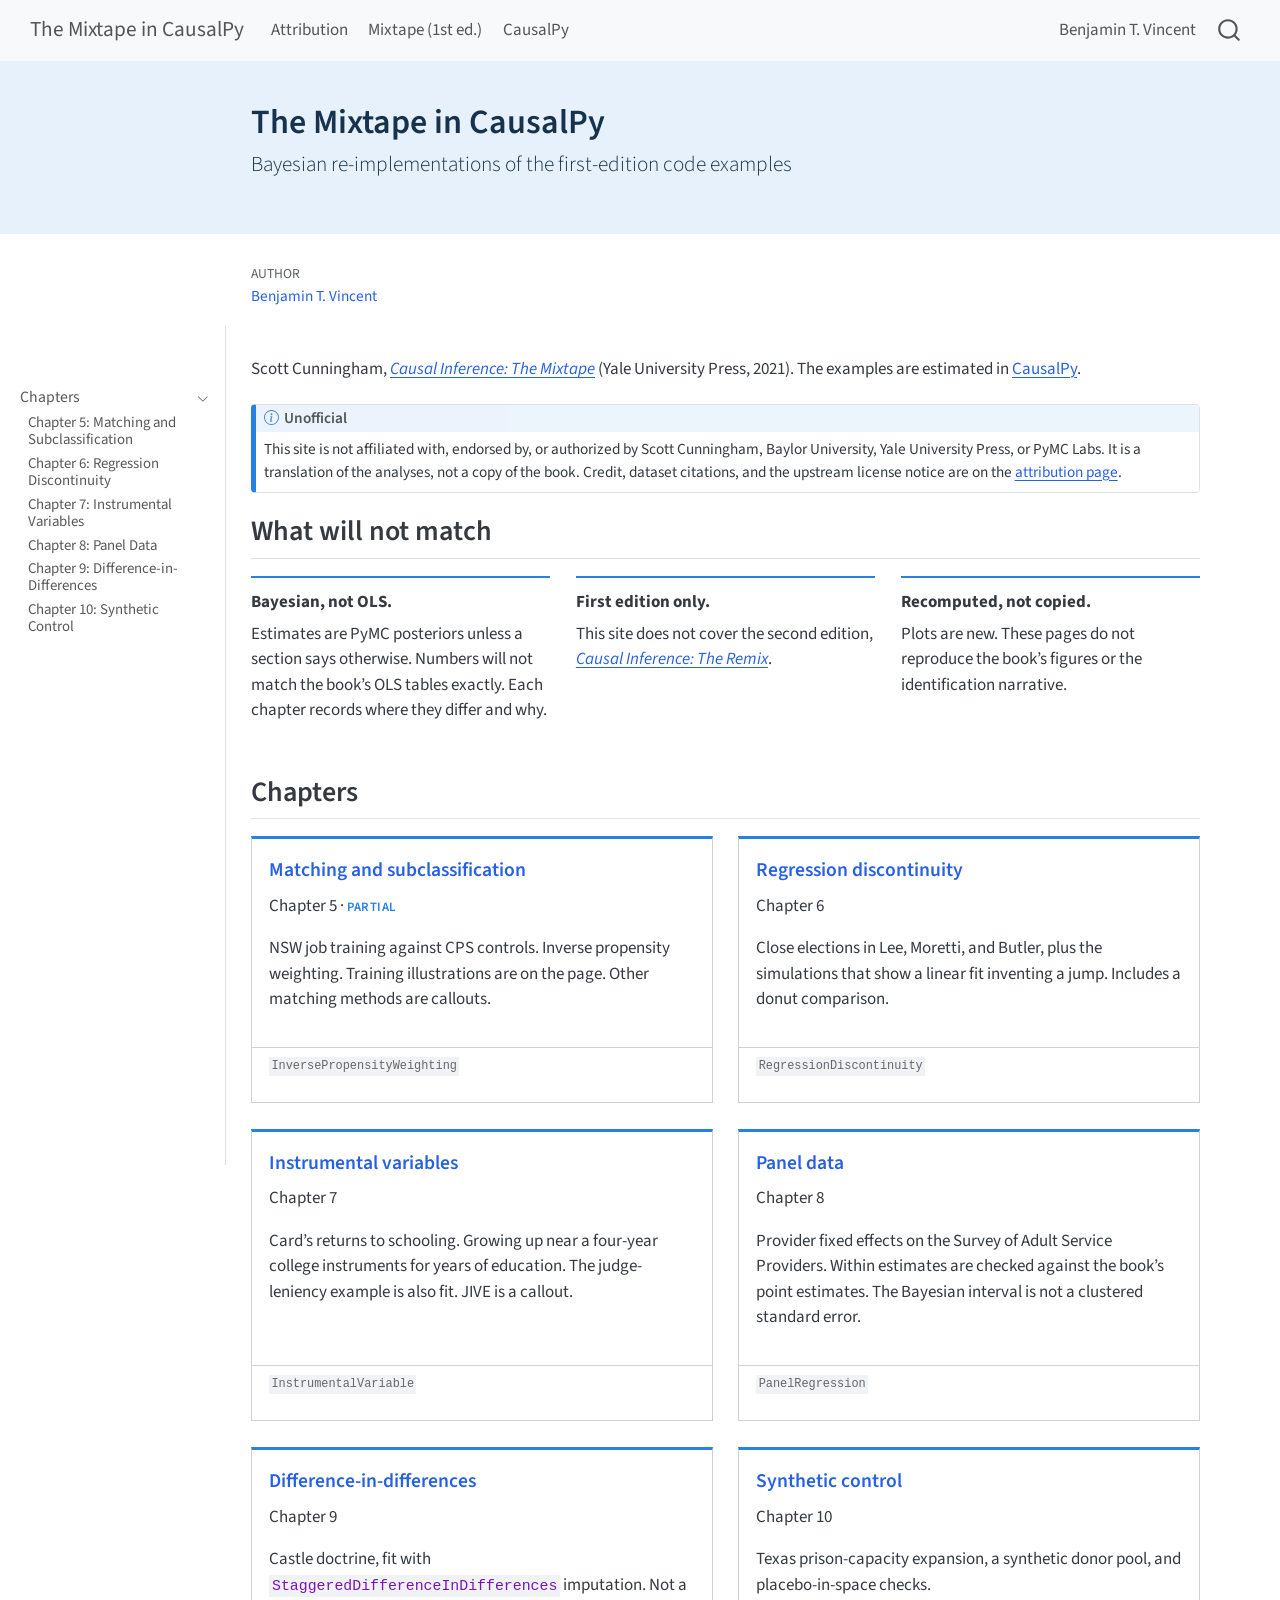
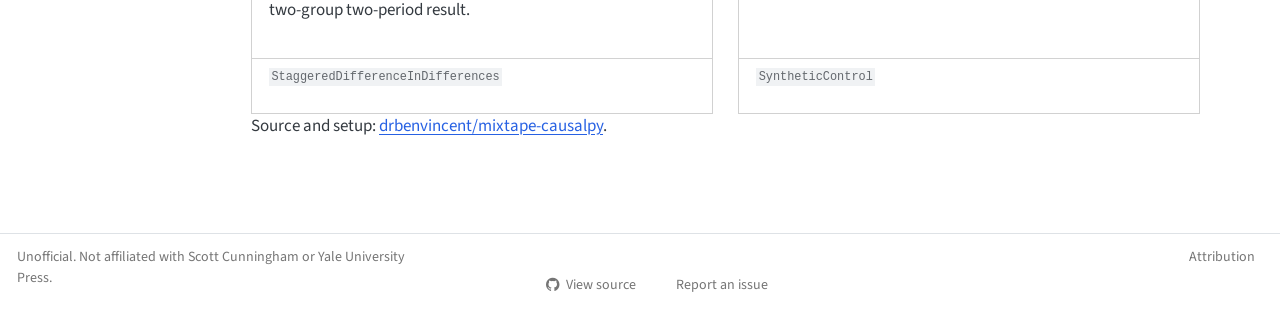
==== commit 9d8c79e7: "Built site for gh-pages" ====
--- a/index.html
+++ b/index.html
@@ -291,7 +291,7 @@
 <div class="card-body">
 <p><a href="./notebooks/05_matching.html" class="card-title stretched-link">Matching and subclassification</a></p>
 <p>Chapter 5 · <span class="partial">Partial</span></p>
-<p>NSW job training against CPS controls. Inverse propensity weighting only. Nearest neighbor, subclassification, and coarsened exact matching are not in CausalPy yet.</p>
+<p>NSW job training against CPS controls. Inverse propensity weighting. Training illustrations are on the page. Other matching methods are callouts.</p>
 </div>
 <div class="card-footer">
 <p><code>InversePropensityWeighting</code></p>
@@ -303,7 +303,7 @@
 <div class="card-body">
 <p><a href="./notebooks/06_regression_discontinuity.html" class="card-title stretched-link">Regression discontinuity</a></p>
 <p>Chapter 6</p>
-<p>Close elections in Lee, Moretti, and Butler, plus the simulations that show a linear fit inventing a jump.</p>
+<p>Close elections in Lee, Moretti, and Butler, plus the simulations that show a linear fit inventing a jump. Includes a donut comparison.</p>
 </div>
 <div class="card-footer">
 <p><code>RegressionDiscontinuity</code></p>
@@ -315,7 +315,7 @@
 <div class="card-body">
 <p><a href="./notebooks/07_instrumental_variables.html" class="card-title stretched-link">Instrumental variables</a></p>
 <p>Chapter 7</p>
-<p>Card’s returns to schooling. Growing up near a four-year college instruments for years of education.</p>
+<p>Card’s returns to schooling. Growing up near a four-year college instruments for years of education. The judge-leniency example is also fit. JIVE is a callout.</p>
 </div>
 <div class="card-footer">
 <p><code>InstrumentalVariable</code></p>
@@ -338,11 +338,11 @@
 <div class="card h-100 chapter-card">
 <div class="card-body">
 <p><a href="./notebooks/09_difference_in_differences.html" class="card-title stretched-link">Difference-in-differences</a></p>
-<p>Chapter 9 · <span class="partial">Partial</span></p>
-<p>Castle doctrine and early abortion legalization, fit as a 2×2. Staggered adoption is not in CausalPy yet.</p>
+<p>Chapter 9</p>
+<p>Castle doctrine, fit with <code>StaggeredDifferenceInDifferences</code> imputation. Not a two-group two-period result.</p>
 </div>
 <div class="card-footer">
-<p><code>DifferenceInDifferences</code></p>
+<p><code>StaggeredDifferenceInDifferences</code></p>
 </div>
 </div>
 </div>
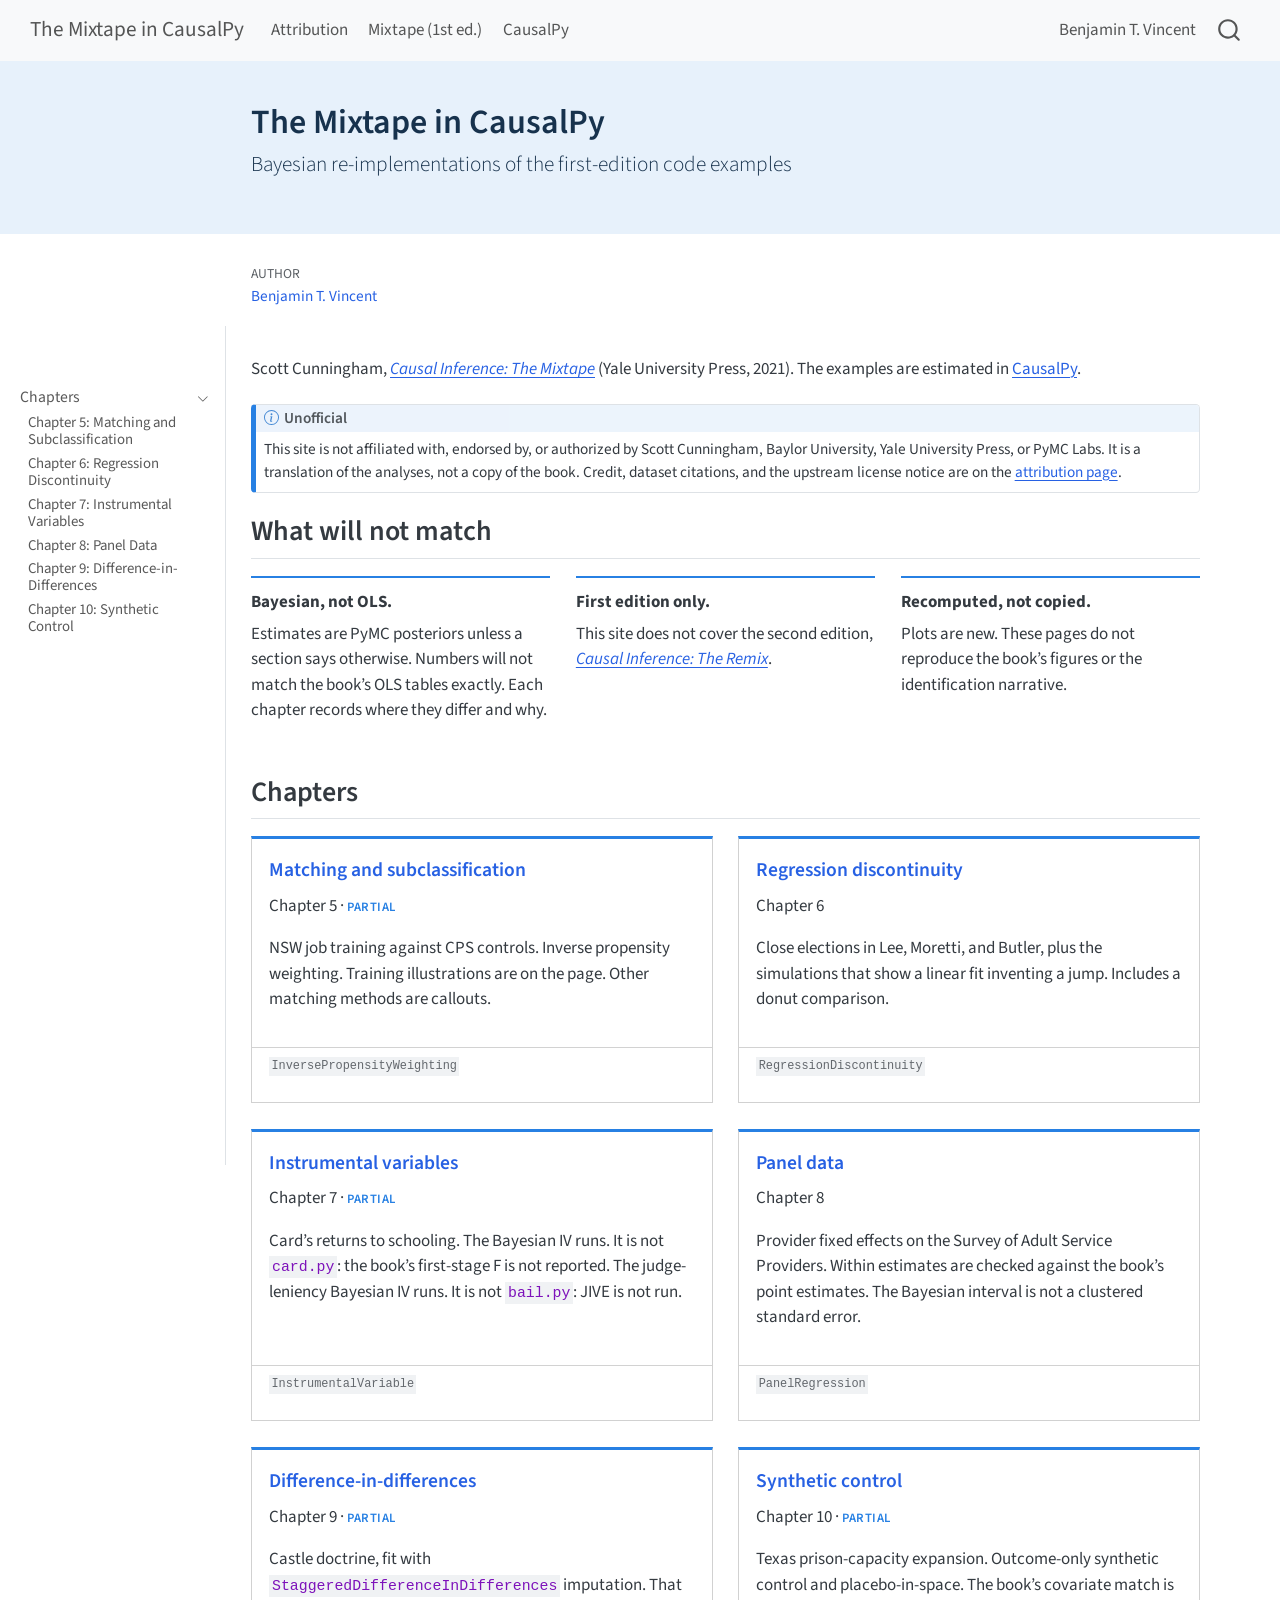
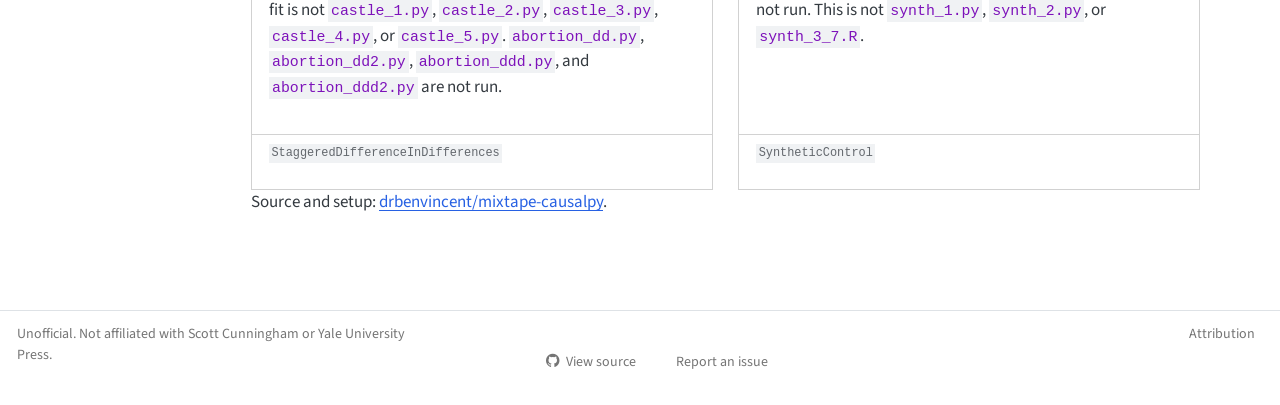
==== commit d1a7ae01: "Built site for gh-pages" ====
--- a/index.html
+++ b/index.html
@@ -47,7 +47,7 @@
 <link href="site_libs/quarto-html/quarto-syntax-highlighting-63b5708e65d6cd79cd7618c58d0c21e7.css" rel="stylesheet" id="quarto-text-highlighting-styles">
 <script src="site_libs/bootstrap/bootstrap.min.js"></script>
 <link href="site_libs/bootstrap/bootstrap-icons.css" rel="stylesheet">
-<link href="site_libs/bootstrap/bootstrap-9df500bc446daa2b3f02ca8bb0ce7a59.min.css" rel="stylesheet" append-hash="true" id="quarto-bootstrap" data-mode="light">
+<link href="site_libs/bootstrap/bootstrap-08321766520ca4e8cde501757bbf4c28.min.css" rel="stylesheet" append-hash="true" id="quarto-bootstrap" data-mode="light">
 <script id="quarto-search-options" type="application/json">{
   "location": "navbar",
   "copy-button": false,
@@ -314,8 +314,8 @@
 <div class="card h-100 chapter-card">
 <div class="card-body">
 <p><a href="./notebooks/07_instrumental_variables.html" class="card-title stretched-link">Instrumental variables</a></p>
-<p>Chapter 7</p>
-<p>Card’s returns to schooling. Growing up near a four-year college instruments for years of education. The judge-leniency example is also fit. JIVE is a callout.</p>
+<p>Chapter 7 · <span class="partial">Partial</span></p>
+<p>Card’s returns to schooling. The Bayesian IV runs. It is not <code>card.py</code>: the book’s first-stage F is not reported. The judge-leniency Bayesian IV runs. It is not <code>bail.py</code>: JIVE is not run.</p>
 </div>
 <div class="card-footer">
 <p><code>InstrumentalVariable</code></p>
@@ -338,8 +338,8 @@
 <div class="card h-100 chapter-card">
 <div class="card-body">
 <p><a href="./notebooks/09_difference_in_differences.html" class="card-title stretched-link">Difference-in-differences</a></p>
-<p>Chapter 9</p>
-<p>Castle doctrine, fit with <code>StaggeredDifferenceInDifferences</code> imputation. Not a two-group two-period result.</p>
+<p>Chapter 9 · <span class="partial">Partial</span></p>
+<p>Castle doctrine, fit with <code>StaggeredDifferenceInDifferences</code> imputation. That fit is not <code>castle_1.py</code>, <code>castle_2.py</code>, <code>castle_3.py</code>, <code>castle_4.py</code>, or <code>castle_5.py</code>. <code>abortion_dd.py</code>, <code>abortion_dd2.py</code>, <code>abortion_ddd.py</code>, and <code>abortion_ddd2.py</code> are not run.</p>
 </div>
 <div class="card-footer">
 <p><code>StaggeredDifferenceInDifferences</code></p>
@@ -350,8 +350,8 @@
 <div class="card h-100 chapter-card">
 <div class="card-body">
 <p><a href="./notebooks/10_synthetic_control.html" class="card-title stretched-link">Synthetic control</a></p>
-<p>Chapter 10</p>
-<p>Texas prison-capacity expansion, a synthetic donor pool, and placebo-in-space checks.</p>
+<p>Chapter 10 · <span class="partial">Partial</span></p>
+<p>Texas prison-capacity expansion. Outcome-only synthetic control and placebo-in-space. The book’s covariate match is not run. This is not <code>synth_1.py</code>, <code>synth_2.py</code>, or <code>synth_3_7.R</code>.</p>
 </div>
 <div class="card-footer">
 <p><code>SyntheticControl</code></p>
